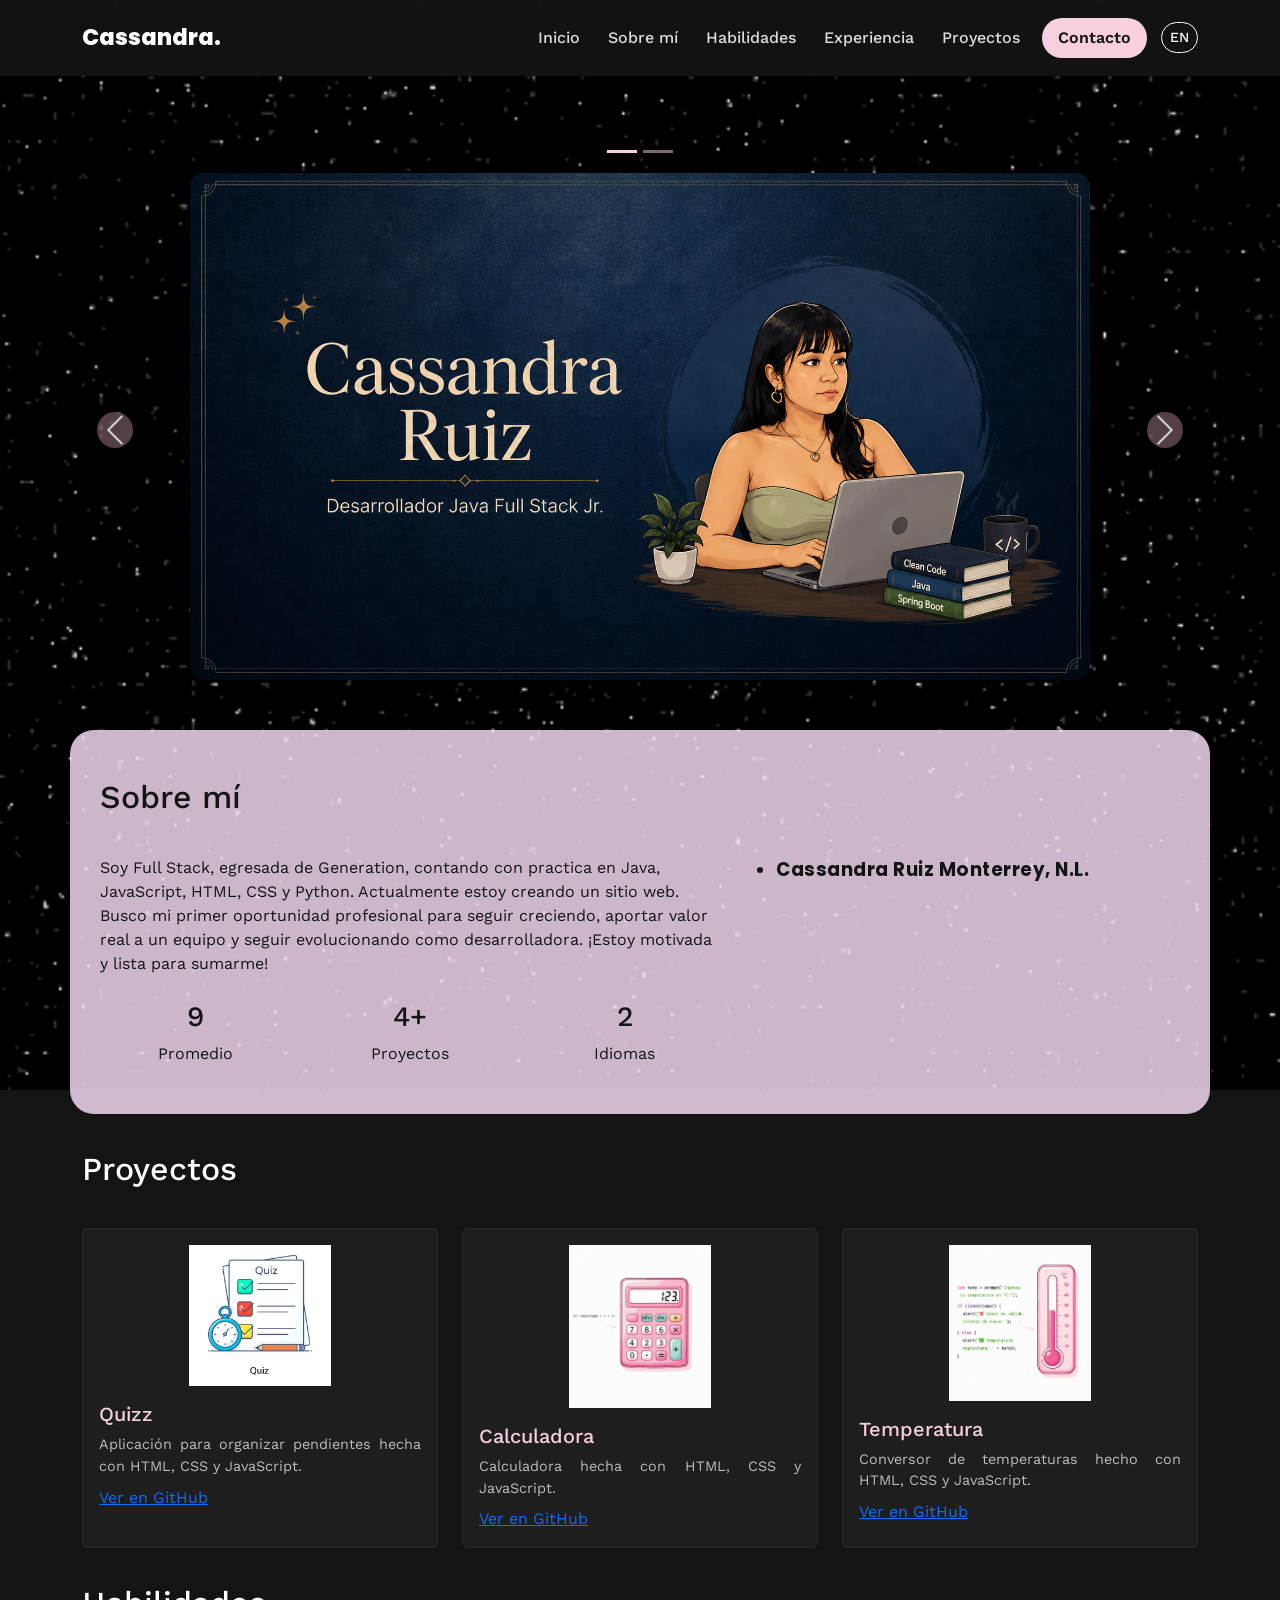
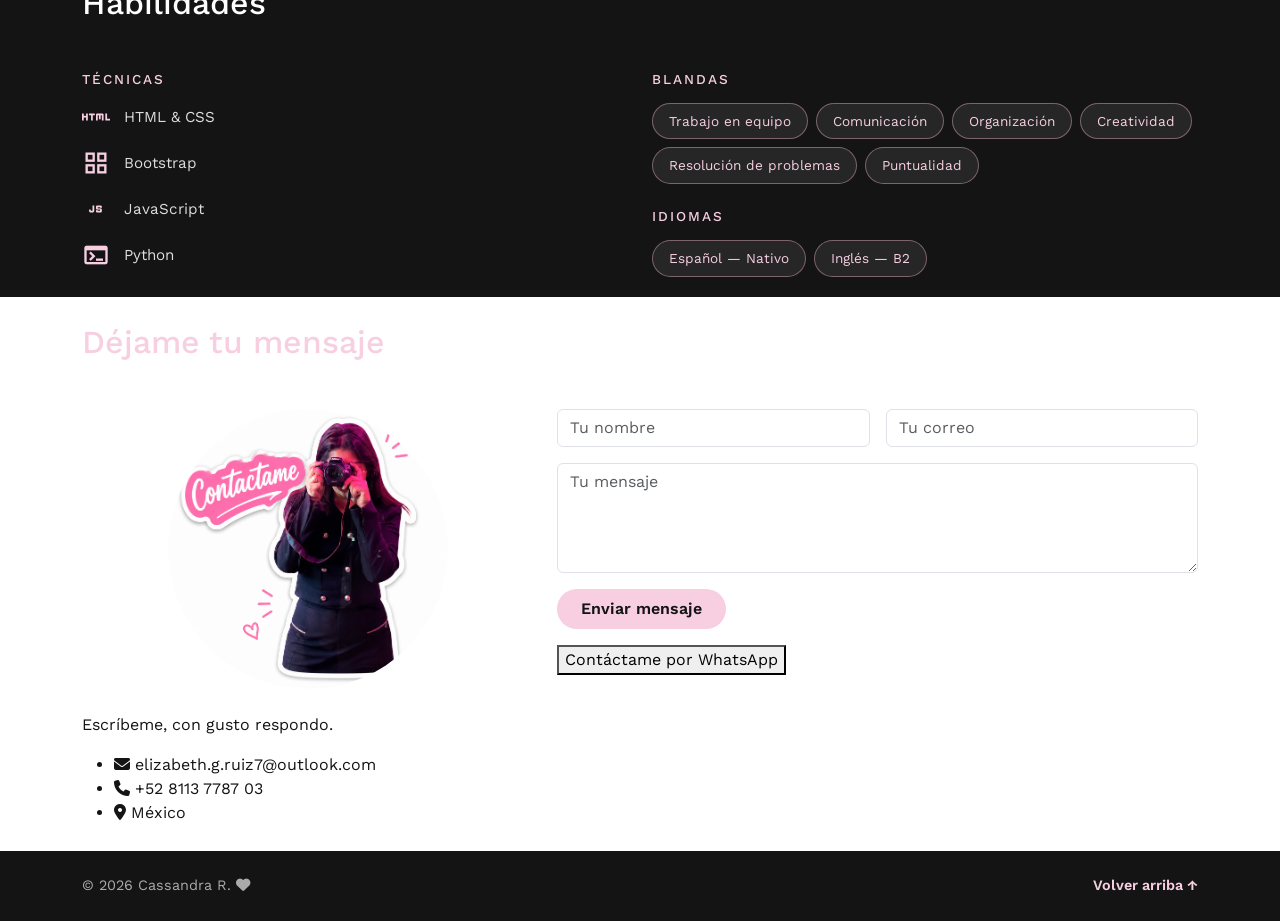
==== index.html @ 9d0a554a "datos" ====
<!DOCTYPE html>
<html lang="es">

<head>
    <meta charset="UTF-8">
    <meta name="viewport" content="width=device-width, initial-scale=1.0">
    <title data-i18n="meta.title">Cassandra R. | Desarrolladora Fullstack</title>

    <!-- Bootstrap 5 -->
    <link href="https://cdnjs.cloudflare.com/ajax/libs/bootstrap/5.3.3/css/bootstrap.min.css" rel="stylesheet">
    <!-- Iconos -->
    <link href="https://cdnjs.cloudflare.com/ajax/libs/font-awesome/6.5.2/css/all.min.css" rel="stylesheet">
    <!-- Fuentes -->
    <link rel="preconnect" href="https://fonts.googleapis.com">
    <link
        href="https://fonts.googleapis.com/css2?family=Poppins:wght@600;700;800&family=Work+Sans:wght@400;500;600&display=swap"
        rel="stylesheet">

    <!-- Iconos de habilidades -->
    <link rel="stylesheet"
        href="https://fonts.googleapis.com/css2?family=Material+Symbols+Outlined:opsz,wght,FILL,GRAD@20..48,100..700,0..1,-50..200&icon_names=html,grid_view,javascript,terminal" />
    <style>
        .material-symbols-outlined {
            font-family: 'Material Symbols Outlined';
            font-weight: normal;
            font-style: normal;
            font-feature-settings: 'liga';
            white-space: nowrap;
            font-variation-settings:
                'FILL' 0,
                'wght' 400,
                'GRAD' 0,
                'opsz' 24
        }
    </style>

    <link rel="stylesheet" href="style.css">
</head>

<body>

    <!-- ===== NAVBAR ===== -->
    <nav class="navbar navbar-expand-lg navbar-dark fixed-top" id="mainNav">
        <div class="container">
            <a class="navbar-brand" href="#inicio">Cassandra<span class="pink-dot">.</span></a>
            <button class="navbar-toggler" type="button" data-bs-toggle="collapse" data-bs-target="#navMenu">
                <span class="navbar-toggler-icon"></span>
            </button>
            <div class="collapse navbar-collapse justify-content-end" id="navMenu">
                <ul class="navbar-nav align-items-lg-center">
                    <li class="nav-item"><a class="nav-link" data-i18n="nav.inicio" href="#inicio">Inicio</a></li>
                    <li class="nav-item"><a class="nav-link" data-i18n="nav.sobreMi" href="#sobre-mi">Sobre mí</a>
                    </li>
                    <li class="nav-item"><a class="nav-link" data-i18n="nav.habilidades"
                            href="#habilidades">Habilidades</a></li>
                    <li class="nav-item"><a class="nav-link" data-i18n="nav.experiencia"
                            href="building.html">Experiencia</a></li>
                    <li class="nav-item"><a class="nav-link" data-i18n="nav.proyectos" href="#proyectos">Proyectos</a>
                    </li>
                    <li class="nav-item"><a class="nav-link btn btn-pink btn-sm ms-lg-2 px-3" data-i18n="nav.contacto"
                            href="#contacto">Contacto</a></li>
                    <li class="nav-item">
                        <a id="langToggle" href="building.html" role="button"
                            class="btn btn-outline-light btn-sm ms-lg-2"
                            aria-label="Cambiar idioma / Switch language">EN</a>
                    </li>
                </ul>
            </div>
        </div>
    </nav>
    <!-- dividi por secciones para saber donde editar o cambiar -->


    <!-- ===== Home ===== -->
    <header id="inicio" class="hero-section">
        <div class="container">
            <div id="heroCarousel" class="carousel slide" data-bs-ride="carousel">
                <div class="carousel-indicators">
                    <button type="button" data-bs-target="#heroCarousel" data-bs-slide-to="0" class="active"
                        aria-current="true" aria-label="Slide 1"></button>
                    <button type="button" data-bs-target="#heroCarousel" data-bs-slide-to="1"
                        aria-label="Slide 2"></button>
                </div>

                <div class="carousel-inner">

                    <!-- slide 1: imagen animada -->
                    <div class="carousel-item active" data-bs-interval="4000">
                        <div class="hero-banner-slide">
                            <img src="pictures/animada.png" alt="Cassandra Ruiz - Desarrolladora Java Full Stack Jr."
                                class="hero-banner-img">
                        </div>
                    </div>

                    <!-- slide 2: presentación -->
                    <div class="carousel-item">
                        <div class="row align-items-center gy-5">

                            <!-- foto -->
                            <div class="col-lg-5 text-center">
                                <div class="hero-photo-frame mx-auto">
                                    <img src="pictures/perfil.png" alt="Foto de perfil" class="hero-photo">
                                </div>
                            </div>

                            <!-- presentación -->
                            <div class="col-lg-7">
                                <span class="eyebrow">Full Stack, egresada de Generation</span>
                                <h1 class="hero-title">Hola, soy<br>Cassandra R.</h1>
                                <p class="hero-text">
                                    Apasionada por el desarrollo web y el diseño.
                                    Aprendiendo cada día algo nuevo y buscando mi primera oportunidad
                                    para crecer profesionalmente.
                                </p>
                                <div class="d-flex flex-wrap gap-3 mb-4">
                                    <a href="#contacto" class="btn btn-pink px-4 py-2">Contáctame</a>
                                    <a href="pictures/CV.pdf" download="CV.pdf"
                                        class="btn btn-outline-light px-4 py-2">Descargar CV <i
                                            class="fa-solid fa-download ms-1"></i></a>
                                </div>
                                <div class="social-icons">
                                    <a href="https://www.linkedin.com/in/cassandra-fullstack/" target="_blank"
                                        rel="noopener noreferrer"><i class="fa-brands fa-linkedin"></i></a>
                                    <a href="https://github.com/deceivedword" target="_blank"
                                        rel="noopener noreferrer"><i class="fa-brands fa-github"></i></a>
                                    <a href="https://www.instagram.com/itsaboutcassie/" target="_blank"
                                        rel="noopener noreferrer"><i class="fa-brands fa-instagram"></i></a>
                                    <a href="#"><i class="fa-solid fa-envelope"></i></a>
                                </div>
                            </div>

                        </div>
                    </div>

                </div>

                <button class="carousel-control-prev" type="button" data-bs-target="#heroCarousel" data-bs-slide="prev">
                    <span class="carousel-control-prev-icon" aria-hidden="true"></span>
                    <span class="visually-hidden">Anterior</span>
                </button>
                <button class="carousel-control-next" type="button" data-bs-target="#heroCarousel" data-bs-slide="next">
                    <span class="carousel-control-next-icon" aria-hidden="true"></span>
                    <span class="visually-hidden">Siguiente</span>
                </button>
            </div>
        </div>

        <!-- ===== texto eliminado disponible para subir ===== -->
        <div class="scroll-tag">
            <span class="mb-0"> </span>
        </div>
    </header>

    <!-- ===== SOBRE MI ===== -->
    <section id="sobre-mi" class="section-light fade-section">
        <div class="container">
            <p class="section-number"></p>
            <h2 class="section-title">Sobre mí</h2>
            <div class="row gy-4 mt-3">
                <div class="col-md-7">
                    <p class="section-text">
                        Soy Full Stack, egresada de Generation, contando con practica en Java, JavaScript, HTML, CSS y
                        Python.
                        Actualmente estoy creando un sitio web. Busco mi primer oportunidad profesional para seguir
                        creciendo,
                        aportar valor real a un equipo y seguir evolucionando como desarrolladora. ¡Estoy motivada y
                        lista para sumarme!
                    </p>
                    <div class="row text-center mt-4">
                        <div class="col-4">
                            <h3 class="stat-number">9</h3>
                            <p class="stat-label">Promedio</p>
                        </div>
                        <div class="col-4">
                            <h3 class="stat-number">4+</h3>
                            <p class="stat-label">Proyectos</p>
                        </div>
                        <div class="col-4">
                            <h3 class="stat-number">2</h3>
                            <p class="stat-label">Idiomas</p>
                        </div>
                    </div>
                </div>
                <div class="col-md-5">
                    <ul class="info-list">
                        <li class="about-name">Cassandra Ruiz Monterrey, N.L.</li>
                    </ul>
                </div>
            </div>
        </div>
    </section>

    <!-- ===== PROYECTOS ===== -->
    <section id="proyectos" class="section-dark fade-section">
        <div class="container">
            <p class="section-number light"></p>
            <h2 class="section-title light">Proyectos</h2>

            <div class="row g-4 mt-3">
                <div class="col-md-4">
                    <div class="project-card">
                        <img src="pictures/quizz.jpg" alt="Proyecto Quizz">
                        <div class="project-body">
                            <h5>Quizz</h5>
                            <p>Aplicación para organizar pendientes hecha con HTML, CSS y JavaScript.</p>
                            <a href="https://github.com/deceivedword/quizz" target="_blank"
                                rel="noopener noreferrer">Ver en GitHub</a>
                        </div>
                    </div>
                </div>
                <div class="col-md-4">
                    <div class="project-card">
                        <img src="pictures/calculadora.png" alt="Proyecto Calculadora">
                        <div class="project-body">
                            <h5>Calculadora</h5>
                            <p>Calculadora hecha con HTML, CSS y JavaScript.</p>
                            <a href="https://github.com/deceivedword/Calculadora" target="_blank"
                                rel="noopener noreferrer">Ver en GitHub</a>
                        </div>
                    </div>
                </div>
                <div class="col-md-4">
                    <div class="project-card">
                        <img src="pictures/temperatura.png" alt="Proyecto Temperatura">
                        <div class="project-body">
                            <h5>Temperatura</h5>
                            <p>Conversor de temperaturas hecho con HTML, CSS y JavaScript.</p>
                            <a href="https://github.com/deceivedword/logica-programacion-2asi" target="_blank"
                                rel="noopener noreferrer">Ver en GitHub</a>
                        </div>
                    </div>
                </div>
            </div>
        </div>
    </section>

    <!-- ===== Habilidades ===== -->
    <section id="habilidades" class="section-dark fade-section">
        <div class="container">
            <p class="section-number light"></p>
            <h2 class="section-title light">Habilidades</h2>

            <div class="row mt-4 gy-4">
                <div class="col-lg-6">
                    <h5 class="skills-subtitle">Técnicas</h5>
                    <div class="skill-bar">
                        <span class="material-symbols-outlined skill-icon">html</span>
                        <span>HTML &amp; CSS</span>
                    </div>
                    <div class="skill-bar">
                        <span class="material-symbols-outlined skill-icon">grid_view</span>
                        <span>Bootstrap</span>
                    </div>
                    <div class="skill-bar">
                        <span class="material-symbols-outlined skill-icon">javascript</span>
                        <span>JavaScript</span>
                    </div>
                    <div class="skill-bar">
                        <span class="material-symbols-outlined skill-icon">terminal</span>
                        <span>Python</span>
                    </div>
                </div>

                <div class="col-lg-6">
                    <h5 class="skills-subtitle">Blandas</h5>
                    <div class="d-flex flex-wrap gap-2">
                        <span class="tag-pill">Trabajo en equipo</span>
                        <span class="tag-pill">Comunicación</span>
                        <span class="tag-pill">Organización</span>
                        <span class="tag-pill">Creatividad</span>
                        <span class="tag-pill">Resolución de problemas</span>
                        <span class="tag-pill">Puntualidad</span>
                    </div>

                    <h5 class="skills-subtitle mt-4">Idiomas</h5>
                    <div class="d-flex flex-wrap gap-2">
                        <span class="tag-pill">Español — Nativo</span>
                        <span class="tag-pill">Inglés — B2</span>
                    </div>
                </div>
            </div>
        </div>
    </section>

    <!-- ===== CONTACTAME ===== -->
    <section id="contactame" class="section-light fade-section">
        <div class="container">
            <p class="section-number"></p>
            <h2 class="section-title contact-title-pink">Déjame tu mensaje</h2>

            <div class="row mt-4 gy-4">
                <div class="col-lg-5">
                    <div class="hero-photo-frame mx-auto mb-4">
                        <img src="pictures/contactame.png" alt="Contáctame" class="hero-photo">
                    </div>
                    <p class="section-text">Escríbeme, con gusto respondo. </p>
                    <ul class="info-list">
                        <li><i class="fa-solid fa-envelope pink-icon"></i> elizabeth.g.ruiz7@outlook.com</li>
                        <li><i class="fa-solid fa-phone pink-icon"></i> +52 8113 7787 03</li>
                        <li><i class="fa-solid fa-location-dot pink-icon"></i> México</li>
                    </ul>
                </div>
                <div class="col-lg-7">
                    <form id="contactForm" action="https://formsubmit.co/abg.elizabeth@outlook.com" method="POST"
                        novalidate>
                        <input type="hidden" name="_subject" value="Nuevo mensaje desde el portafolio">
                        <input type="hidden" name="_template" value="table">
                        <input type="hidden" name="_captcha" value="false">
                        <input type="text" name="_honey" style="display:none">
                        <div class="row g-3">
                            <div class="col-md-6">
                                <input type="text" class="form-control" id="nombre" name="nombre"
                                    placeholder="Tu nombre" required>
                            </div>
                            <div class="col-md-6">
                                <input type="email" class="form-control" id="email" name="email" placeholder="Tu correo"
                                    required>
                            </div>
                            <div class="col-12">
                                <textarea class="form-control" id="mensaje" name="mensaje" rows="4"
                                    placeholder="Tu mensaje" required></textarea>
                            </div>
                            <div class="col-12">
                                <button type="submit" class="btn btn-pink px-4 py-2">Enviar mensaje</button>
                                <span id="formMsg" class="ms-3"></span>
                            </div>
                            <a href="https://wa.link/4cwuzs"
                                target="_blank">
                                <button>Contáctame por WhatsApp</button>
                            </a>
                        </div>
                    </form>
                </div>
            </div>
        </div>
    </section>

    <!-- ===== FOOTER ===== -->
    <footer class="footer">
        <div class="container d-flex flex-wrap justify-content-between align-items-center">
            <p class="mb-0">© 2026 Cassandra R. <i class="fa-solid fa-heart pink-icon"></i></p>
            <a href="#inicio" class="back-top">Volver arriba ↑</a>
        </div>
    </footer>

    <script src="https://cdnjs.cloudflare.com/ajax/libs/bootstrap/5.3.3/js/bootstrap.bundle.min.js"></script>
    <script src="forma.js"></script>
</body>

</html>
---- style.css ----
:root {
    --negro: #141414;
    --negro-suave: #1e1e1e;
    --blanco: #ffffff;
    --rosa: #f7cfe1;
    --rosa-oscuro: #e0a9c277;
    --gris-texto: #6b6b6b;
}

* {
    box-sizing: border-box;
}

html {
    background-color: var(--negro);
}

body {
    font-family: "Work Sans", sans-serif;
    color: #ffffff;
    background: url('pictures/02-34-11-741_512.gif') center center / cover no-repeat fixed;
    background-color: var(--negro);
    margin: 0;
    min-height: 100vh;
}

.hero-section {
    padding-top: 130px;
}

.hero-banner-slide {
    display: flex;
    justify-content: center;
    align-items: center;
    padding: 10px 0 40px;
}

.hero-banner-img {
    width: 100%;
    max-width: 900px;
    border-radius: 14px;
    display: block;
    margin: 0 auto;
}

#heroCarousel .carousel-control-prev,
#heroCarousel .carousel-control-next {
    width: 6%;
    opacity: .8;
}

#heroCarousel .carousel-control-prev-icon,
#heroCarousel .carousel-control-next-icon {
    background-color: var(--rosa-oscuro);
    border-radius: 50%;
    padding: 18px;
}

#heroCarousel .carousel-indicators {
    position: relative;
    margin-top: 10px;
    margin-bottom: 0;
}

#heroCarousel .carousel-indicators [data-bs-target] {
    background-color: var(--rosa);
}

.hero-photo-frame {
    width: 280px;
    height: 280px;
    overflow: hidden;
    border-radius: 50%;
    position: relative;
    z-index: 1;
    transform: translateZ(0);
    will-change: transform;
    backface-visibility: hidden;
}

.hero-photo {
    width: 100%;
    height: 100%;
    object-fit: cover;
}


.construccion-icon {
    width: 100%;
    padding: 24px 0;
    display: flex;
    align-items: center;
    justify-content: center;
    color: var(--rosa);
    background-color: #1e1e1e;
}



/******===================== Navbar =================*/


#mainNav {
    background-color: rgba(20, 20, 20, 0.92);
    backdrop-filter: blur(6px);
    padding: 16px 0;
    transition: padding .3s ease;
}

.navbar-brand {
    font-family: "Poppins", sans-serif;
    font-weight: 800;
    font-size: 1.4rem;
    color: var(--blanco) !important;
}

.nav-link {
    color: #ddd !important;
    font-weight: 500;
    margin: 0 6px;
    transition: color .2s ease;
}

.nav-link:hover {
    color: var(--rosa) !important;
}

.btn-pink {
    background-color: var(--rosa);
    color: var(--negro) !important;
    border: none;
    border-radius: 30px;
    font-weight: 600;
    transition: transform .2s ease, background-color .2s ease;
}

.btn-pink:hover {
    background-color: var(--rosa-oscuro);
    transform: translateY(-2px);
    color: var(--negro);
}

.btn-outline-light {
    border-radius: 30px;
    font-weight: 500;
}




/******===================== sobre mi =================*/
#sobre-mi {
    background-color: transparent;
}

#sobre-mi .container {
    background-color: #f8def6d2;
    border-radius: 24px;
    padding: 32px 30px;
}

.about-name {
    font-family: "Poppins", sans-serif;
    font-weight: 700;
    font-size: 1.15rem;
    letter-spacing: .5px;
    color: var(--negro);
}

/******===================== habilidades =================*/
#habilidades {
    background-color: rgba(20, 20, 20, 0.92);
}

section {
    padding: 10px 0;
}

.section-light {
    background-color: var(--blanco);
    color: var(--negro);
}


.project-card {
    background-color: var(--negro-suave);
    border-radius: 6px;
    overflow: hidden;
    border: 1px solid #2c2c2c;
    transition: transform .25s ease, border-color .25s ease;
    height: 100%;
}

/*******======= proyectos ==============*/
.project-card:hover {
    transform: translateY(-8px);
    border-color: var(--rosa);
}

.project-card img {
    width: 40%;
    display: block;
    margin: 16px auto 0;
}

.project-body {
    padding: 16px;
}

.project-body h5 {
    color: var(--rosa);
    margin-bottom: 8px;
}

.project-body p {
    color: #bdbdbd;
    font-size: .9rem;
    margin: 0 0 8px;
    text-align: justify;
}

/* ======= Habilidades ========================================= */
.skills-subtitle {
    color: var(--rosa);
    text-transform: uppercase;
    font-size: .85rem;
    letter-spacing: 2px;
    margin-bottom: 16px;
}

.skill-bar {
    display: flex;
    align-items: center;
    gap: 14px;
    margin-bottom: 18px;
    font-size: .95rem;
    color: #ddd;
}

.skill-icon {
    color: var(--rosa);
    font-size: 28px;
}

.tag-pill {
    background-color: #262626;
    color: var(--rosa);
    border: 1px solid var(--rosa-oscuro);
    padding: 7px 16px;
    border-radius: 30px;
    font-size: .85rem;
}



/******===================== contactame =================*/
.contact-title-pink {
    color: var(--rosa);
}

/* ========================================= Footer ========================================= */
.footer {
    background-color: var(--negro);
    color: #aaa;
    padding: 24px 0;
    font-size: .9rem;
}

.back-top {
    color: var(--rosa);
    text-decoration: none;
    font-weight: 600;
}

.back-top:hover {
    color: var(--blanco);
}
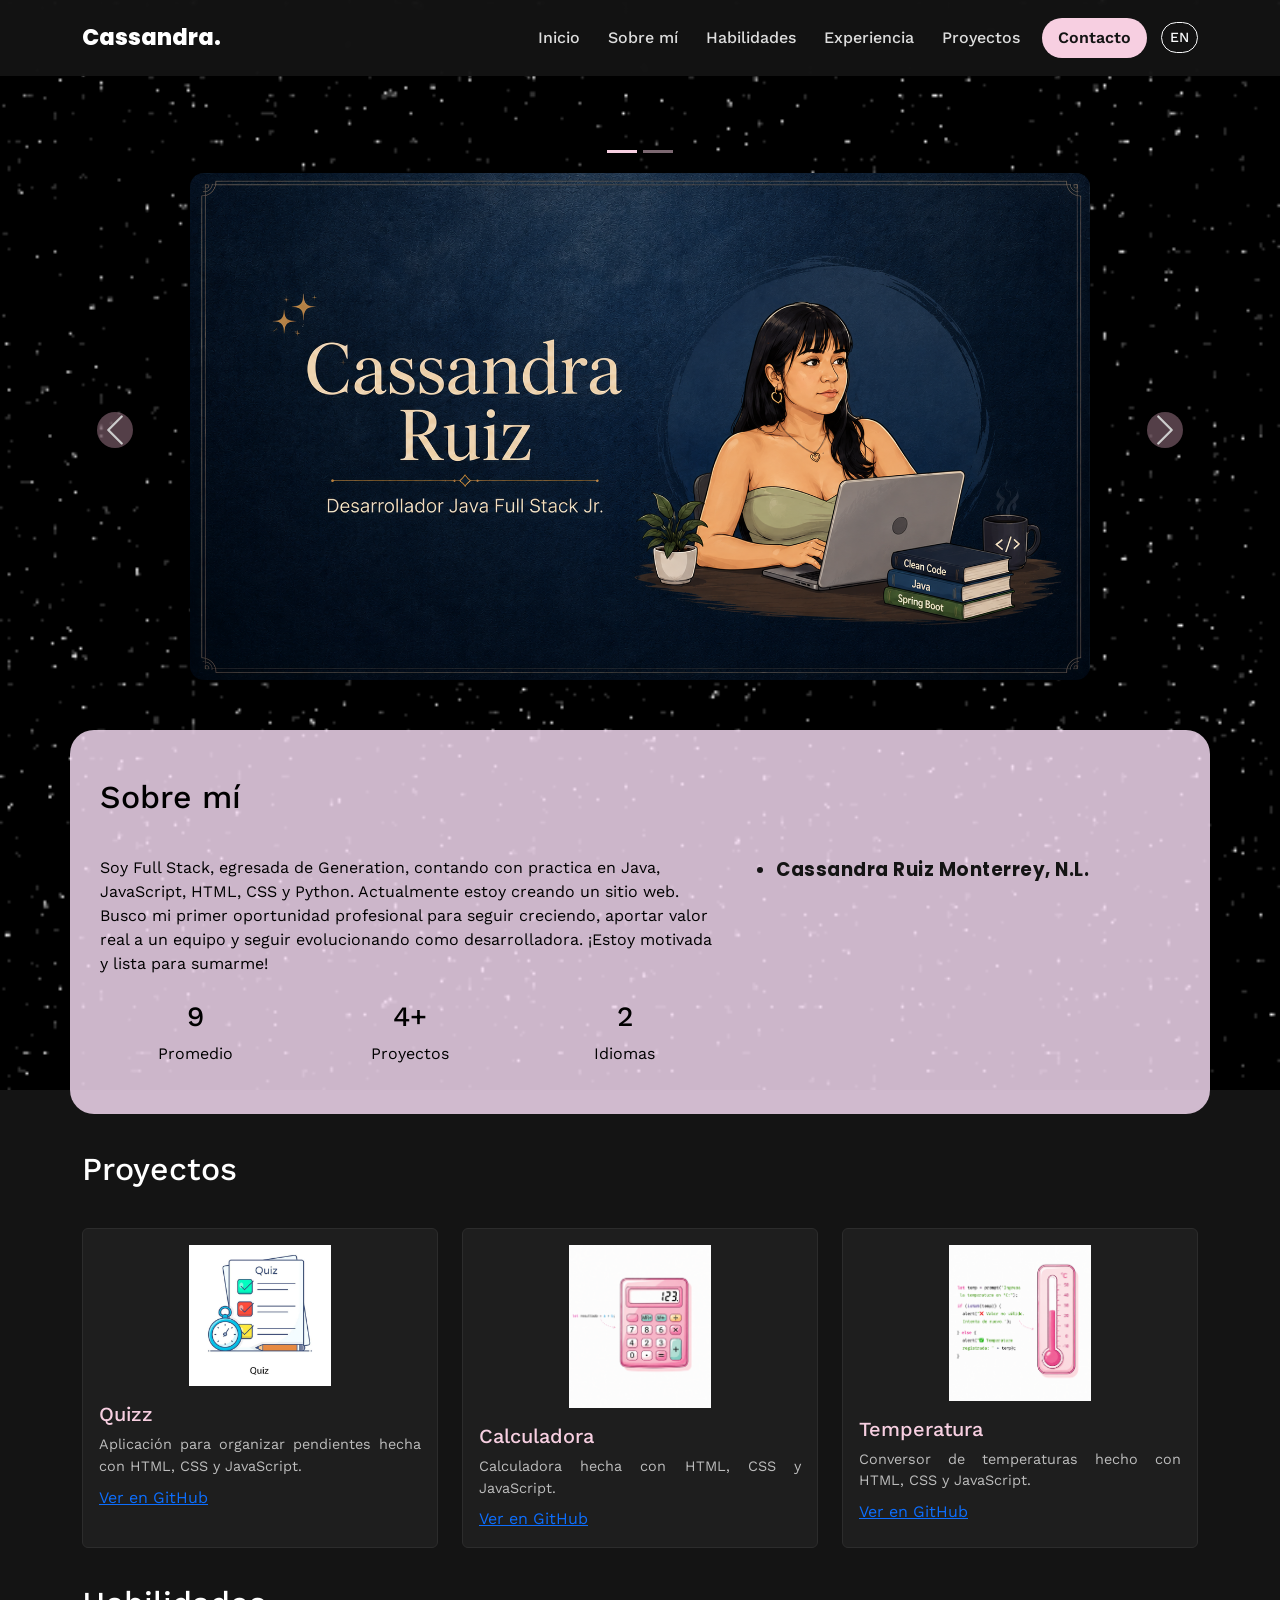
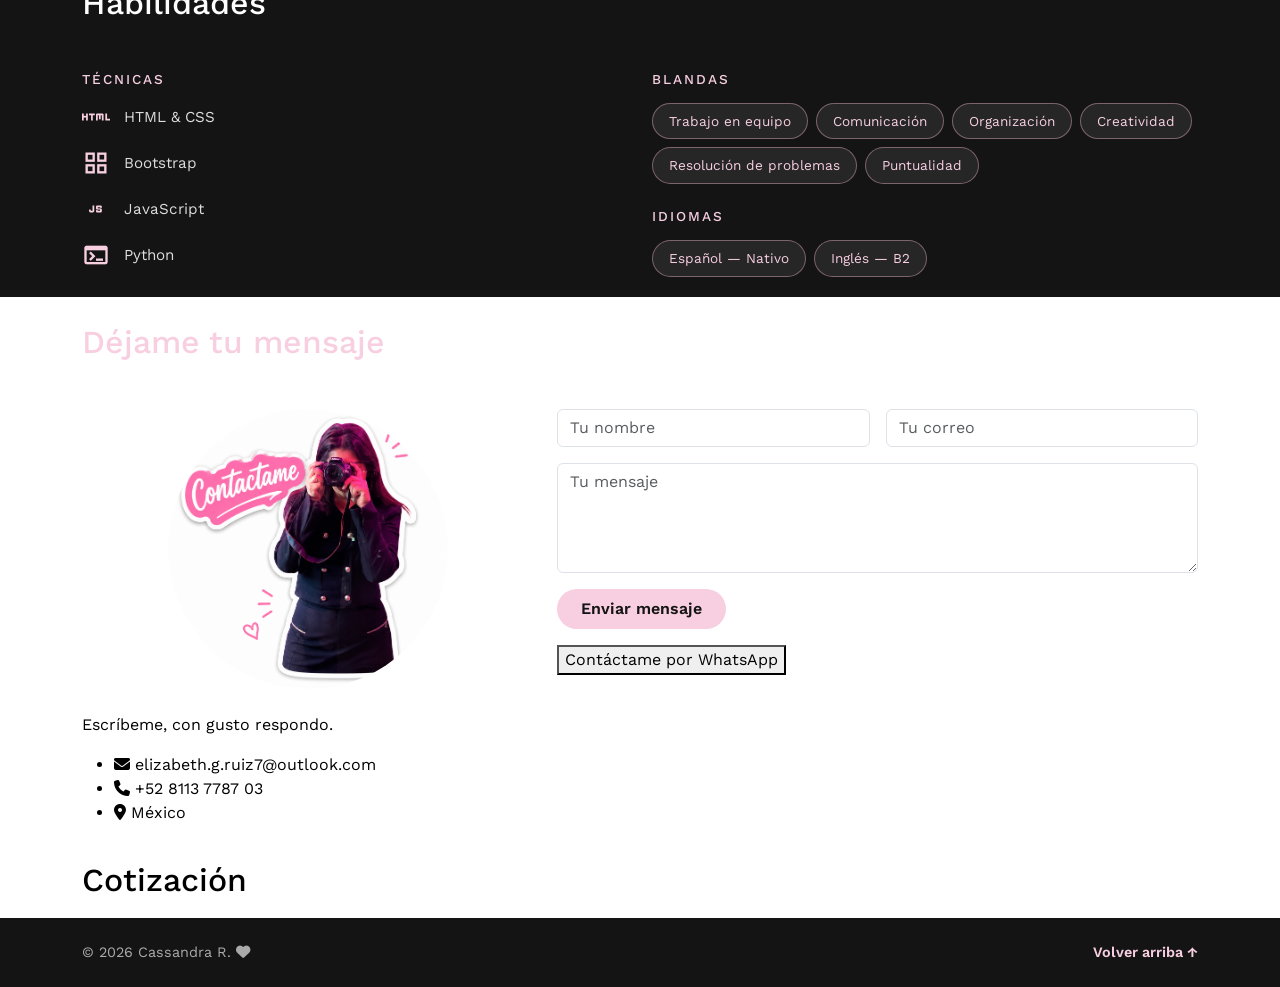
==== commit 66f3b3a3: "nueva sección" ====
--- a/index.html
+++ b/index.html
@@ -324,8 +324,7 @@
                                 <button type="submit" class="btn btn-pink px-4 py-2">Enviar mensaje</button>
                                 <span id="formMsg" class="ms-3"></span>
                             </div>
-                            <a href="https://wa.link/4cwuzs"
-                                target="_blank">
+                            <a href="https://wa.link/4cwuzs" target="_blank">
                                 <button>Contáctame por WhatsApp</button>
                             </a>
                         </div>
@@ -334,6 +333,17 @@
             </div>
         </div>
     </section>
+
+    <!-- ===== Cotización ===== -->
+    <section id="cotizacion" class="section-light fade-section">
+        <div class="container">
+            <h2>Cotización</h2>
+
+
+    </section>
+
+
+
 
     <!-- ===== FOOTER ===== -->
     <footer class="footer">
--- a/style.css
+++ b/style.css
@@ -258,6 +258,12 @@
     color: var(--rosa);
 }
 
+/******===================== cotización =================*/
+.section-light {
+    background-color: white;
+    color: black;
+}
+
 /* ========================================= Footer ========================================= */
 .footer {
     background-color: var(--negro);
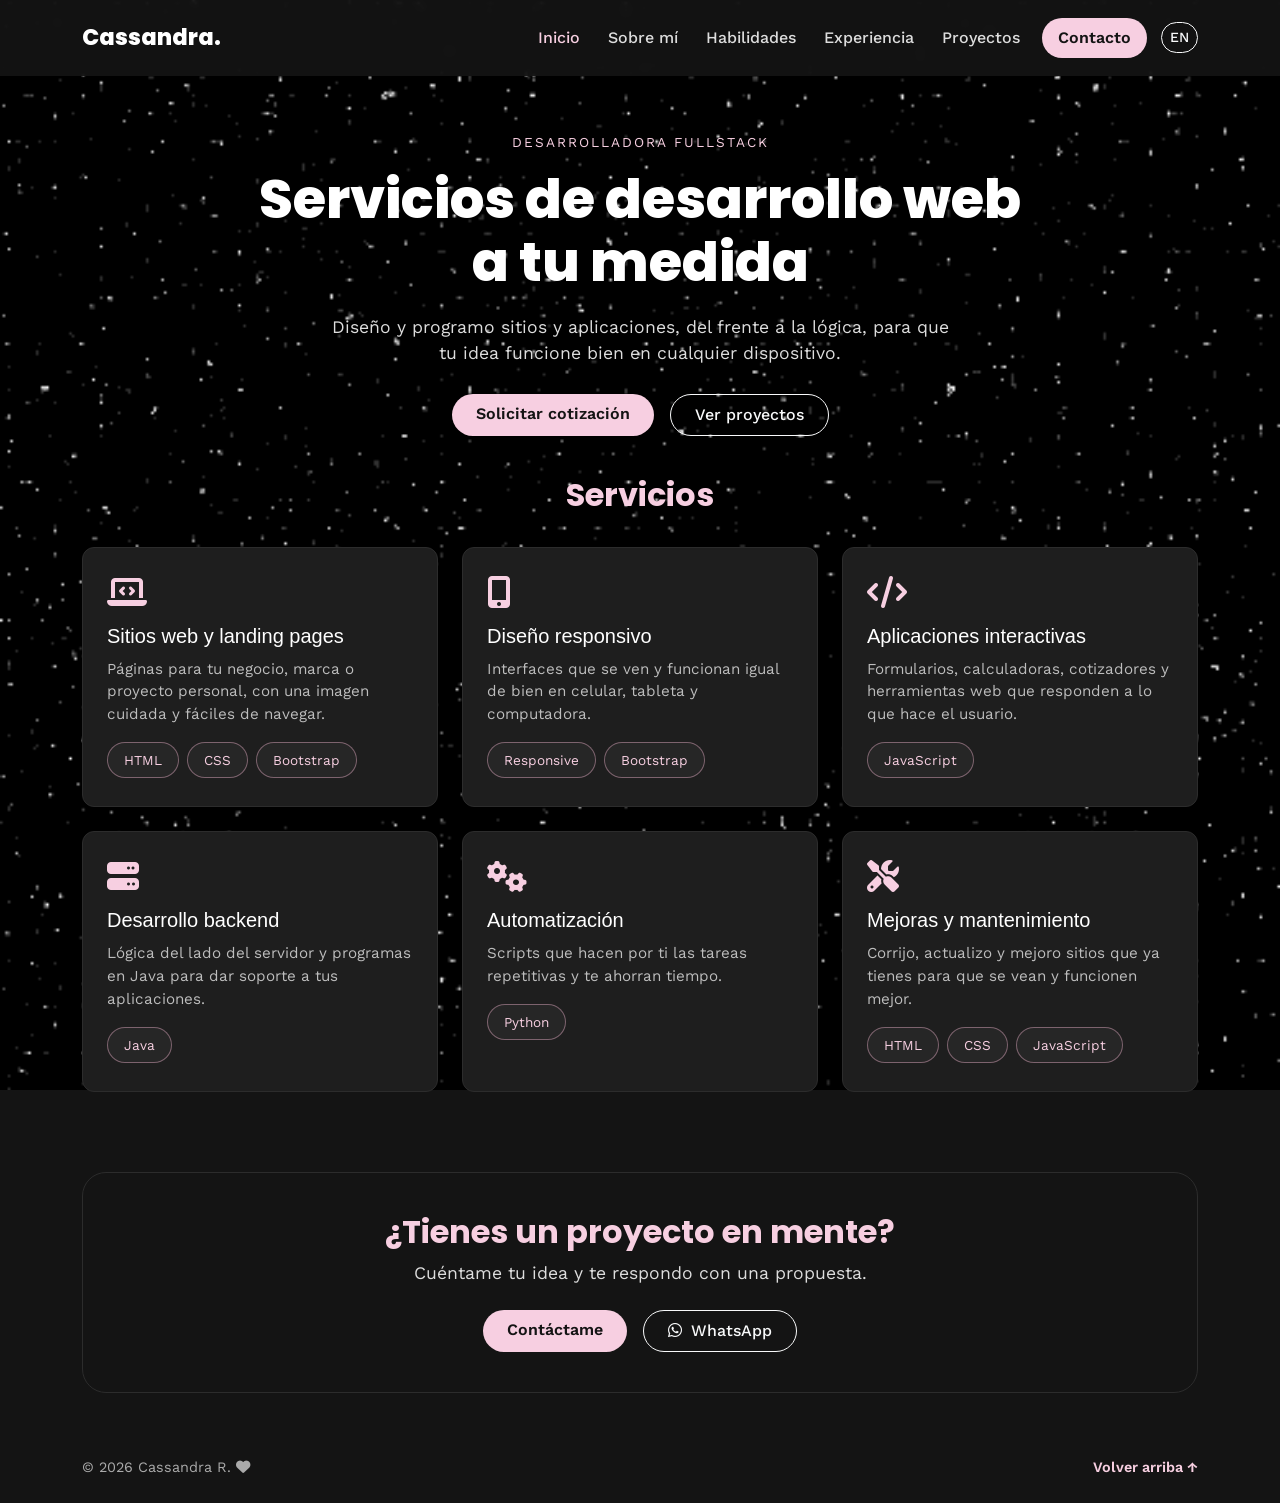
==== commit 05ef91a3: "inicio/sobre mi, añadi nueva pagina" ====
--- a/index.html
+++ b/index.html
@@ -16,24 +16,6 @@
         href="https://fonts.googleapis.com/css2?family=Poppins:wght@600;700;800&family=Work+Sans:wght@400;500;600&display=swap"
         rel="stylesheet">
 
-    <!-- Iconos de habilidades -->
-    <link rel="stylesheet"
-        href="https://fonts.googleapis.com/css2?family=Material+Symbols+Outlined:opsz,wght,FILL,GRAD@20..48,100..700,0..1,-50..200&icon_names=html,grid_view,javascript,terminal" />
-    <style>
-        .material-symbols-outlined {
-            font-family: 'Material Symbols Outlined';
-            font-weight: normal;
-            font-style: normal;
-            font-feature-settings: 'liga';
-            white-space: nowrap;
-            font-variation-settings:
-                'FILL' 0,
-                'wght' 400,
-                'GRAD' 0,
-                'opsz' 24
-        }
-    </style>
-
     <link rel="stylesheet" href="style.css">
 </head>
 
@@ -42,23 +24,25 @@
     <!-- ===== NAVBAR ===== -->
     <nav class="navbar navbar-expand-lg navbar-dark fixed-top" id="mainNav">
         <div class="container">
-            <a class="navbar-brand" href="#inicio">Cassandra<span class="pink-dot">.</span></a>
+            <a class="navbar-brand" href="index.html">Cassandra<span class="pink-dot">.</span></a>
             <button class="navbar-toggler" type="button" data-bs-toggle="collapse" data-bs-target="#navMenu">
                 <span class="navbar-toggler-icon"></span>
             </button>
             <div class="collapse navbar-collapse justify-content-end" id="navMenu">
                 <ul class="navbar-nav align-items-lg-center">
-                    <li class="nav-item"><a class="nav-link" data-i18n="nav.inicio" href="#inicio">Inicio</a></li>
-                    <li class="nav-item"><a class="nav-link" data-i18n="nav.sobreMi" href="#sobre-mi">Sobre mí</a>
+                    <li class="nav-item"><a class="nav-link active" data-i18n="nav.inicio"
+                            href="index.html">Inicio</a></li>
+                    <li class="nav-item"><a class="nav-link" data-i18n="nav.sobreMi" href="sobre-mi.html">Sobre mí</a>
                     </li>
                     <li class="nav-item"><a class="nav-link" data-i18n="nav.habilidades"
-                            href="#habilidades">Habilidades</a></li>
+                            href="sobre-mi.html#habilidades">Habilidades</a></li>
                     <li class="nav-item"><a class="nav-link" data-i18n="nav.experiencia"
                             href="building.html">Experiencia</a></li>
-                    <li class="nav-item"><a class="nav-link" data-i18n="nav.proyectos" href="#proyectos">Proyectos</a>
+                    <li class="nav-item"><a class="nav-link" data-i18n="nav.proyectos"
+                            href="sobre-mi.html#proyectos">Proyectos</a>
                     </li>
                     <li class="nav-item"><a class="nav-link btn btn-pink btn-sm ms-lg-2 px-3" data-i18n="nav.contacto"
-                            href="#contacto">Contacto</a></li>
+                            href="sobre-mi.html#contactame">Contacto</a></li>
                     <li class="nav-item">
                         <a id="langToggle" href="building.html" role="button"
                             class="btn btn-outline-light btn-sm ms-lg-2"
@@ -68,165 +52,98 @@
             </div>
         </div>
     </nav>
-    <!-- dividi por secciones para saber donde editar o cambiar -->
 
-
-    <!-- ===== Home ===== -->
+    <!-- ===== INICIO ===== -->
     <header id="inicio" class="hero-section">
-        <div class="container">
-            <div id="heroCarousel" class="carousel slide" data-bs-ride="carousel">
-                <div class="carousel-indicators">
-                    <button type="button" data-bs-target="#heroCarousel" data-bs-slide-to="0" class="active"
-                        aria-current="true" aria-label="Slide 1"></button>
-                    <button type="button" data-bs-target="#heroCarousel" data-bs-slide-to="1"
-                        aria-label="Slide 2"></button>
-                </div>
-
-                <div class="carousel-inner">
-
-                    <!-- slide 1: imagen animada -->
-                    <div class="carousel-item active" data-bs-interval="4000">
-                        <div class="hero-banner-slide">
-                            <img src="pictures/animada.png" alt="Cassandra Ruiz - Desarrolladora Java Full Stack Jr."
-                                class="hero-banner-img">
-                        </div>
-                    </div>
-
-                    <!-- slide 2: presentación -->
-                    <div class="carousel-item">
-                        <div class="row align-items-center gy-5">
-
-                            <!-- foto -->
-                            <div class="col-lg-5 text-center">
-                                <div class="hero-photo-frame mx-auto">
-                                    <img src="pictures/perfil.png" alt="Foto de perfil" class="hero-photo">
-                                </div>
-                            </div>
-
-                            <!-- presentación -->
-                            <div class="col-lg-7">
-                                <span class="eyebrow">Full Stack, egresada de Generation</span>
-                                <h1 class="hero-title">Hola, soy<br>Cassandra R.</h1>
-                                <p class="hero-text">
-                                    Apasionada por el desarrollo web y el diseño.
-                                    Aprendiendo cada día algo nuevo y buscando mi primera oportunidad
-                                    para crecer profesionalmente.
-                                </p>
-                                <div class="d-flex flex-wrap gap-3 mb-4">
-                                    <a href="#contacto" class="btn btn-pink px-4 py-2">Contáctame</a>
-                                    <a href="pictures/CV.pdf" download="CV.pdf"
-                                        class="btn btn-outline-light px-4 py-2">Descargar CV <i
-                                            class="fa-solid fa-download ms-1"></i></a>
-                                </div>
-                                <div class="social-icons">
-                                    <a href="https://www.linkedin.com/in/cassandra-fullstack/" target="_blank"
-                                        rel="noopener noreferrer"><i class="fa-brands fa-linkedin"></i></a>
-                                    <a href="https://github.com/deceivedword" target="_blank"
-                                        rel="noopener noreferrer"><i class="fa-brands fa-github"></i></a>
-                                    <a href="https://www.instagram.com/itsaboutcassie/" target="_blank"
-                                        rel="noopener noreferrer"><i class="fa-brands fa-instagram"></i></a>
-                                    <a href="#"><i class="fa-solid fa-envelope"></i></a>
-                                </div>
-                            </div>
-
-                        </div>
-                    </div>
-
-                </div>
-
-                <button class="carousel-control-prev" type="button" data-bs-target="#heroCarousel" data-bs-slide="prev">
-                    <span class="carousel-control-prev-icon" aria-hidden="true"></span>
-                    <span class="visually-hidden">Anterior</span>
-                </button>
-                <button class="carousel-control-next" type="button" data-bs-target="#heroCarousel" data-bs-slide="next">
-                    <span class="carousel-control-next-icon" aria-hidden="true"></span>
-                    <span class="visually-hidden">Siguiente</span>
-                </button>
+        <div class="container text-center">
+            <span class="eyebrow">Desarrolladora Fullstack</span>
+            <h1 class="services-title">Servicios de desarrollo web<br>a tu medida</h1>
+            <p class="services-lead">
+                Diseño y programo sitios y aplicaciones, del frente a la lógica,
+                para que tu idea funcione bien en cualquier dispositivo.
+            </p>
+            <div class="d-flex flex-wrap justify-content-center gap-3">
+                <a href="sobre-mi.html#contactame" class="btn btn-pink px-4 py-2">Solicitar cotización</a>
+                <a href="sobre-mi.html#proyectos" class="btn btn-outline-light px-4 py-2">Ver proyectos</a>
             </div>
-        </div>
-
-        <!-- ===== texto eliminado disponible para subir ===== -->
-        <div class="scroll-tag">
-            <span class="mb-0"> </span>
         </div>
     </header>
 
-    <!-- ===== SOBRE MI ===== -->
-    <section id="sobre-mi" class="section-light fade-section">
+    <!-- ===== SERVICIOS ===== -->
+    <section id="servicios" class="services-section">
         <div class="container">
-            <p class="section-number"></p>
-            <h2 class="section-title">Sobre mí</h2>
-            <div class="row gy-4 mt-3">
-                <div class="col-md-7">
-                    <p class="section-text">
-                        Soy Full Stack, egresada de Generation, contando con practica en Java, JavaScript, HTML, CSS y
-                        Python.
-                        Actualmente estoy creando un sitio web. Busco mi primer oportunidad profesional para seguir
-                        creciendo,
-                        aportar valor real a un equipo y seguir evolucionando como desarrolladora. ¡Estoy motivada y
-                        lista para sumarme!
-                    </p>
-                    <div class="row text-center mt-4">
-                        <div class="col-4">
-                            <h3 class="stat-number">9</h3>
-                            <p class="stat-label">Promedio</p>
-                        </div>
-                        <div class="col-4">
-                            <h3 class="stat-number">4+</h3>
-                            <p class="stat-label">Proyectos</p>
-                        </div>
-                        <div class="col-4">
-                            <h3 class="stat-number">2</h3>
-                            <p class="stat-label">Idiomas</p>
+            <h2 class="services-heading">Servicios</h2>
+
+            <div class="row g-4 mt-2">
+                <div class="col-md-6 col-lg-4">
+                    <div class="service-card">
+                        <i class="fa-solid fa-laptop-code service-icon"></i>
+                        <h5>Sitios web y landing pages</h5>
+                        <p>Páginas para tu negocio, marca o proyecto personal, con una imagen cuidada y fáciles de
+                            navegar.</p>
+                        <div class="d-flex flex-wrap gap-2">
+                            <span class="tag-pill">HTML</span>
+                            <span class="tag-pill">CSS</span>
+                            <span class="tag-pill">Bootstrap</span>
                         </div>
                     </div>
                 </div>
-                <div class="col-md-5">
-                    <ul class="info-list">
-                        <li class="about-name">Cassandra Ruiz Monterrey, N.L.</li>
-                    </ul>
-                </div>
-            </div>
-        </div>
-    </section>
 
-    <!-- ===== PROYECTOS ===== -->
-    <section id="proyectos" class="section-dark fade-section">
-        <div class="container">
-            <p class="section-number light"></p>
-            <h2 class="section-title light">Proyectos</h2>
-
-            <div class="row g-4 mt-3">
-                <div class="col-md-4">
-                    <div class="project-card">
-                        <img src="pictures/quizz.jpg" alt="Proyecto Quizz">
-                        <div class="project-body">
-                            <h5>Quizz</h5>
-                            <p>Aplicación para organizar pendientes hecha con HTML, CSS y JavaScript.</p>
-                            <a href="https://github.com/deceivedword/quizz" target="_blank"
-                                rel="noopener noreferrer">Ver en GitHub</a>
+                <div class="col-md-6 col-lg-4">
+                    <div class="service-card">
+                        <i class="fa-solid fa-mobile-screen-button service-icon"></i>
+                        <h5>Diseño responsivo</h5>
+                        <p>Interfaces que se ven y funcionan igual de bien en celular, tableta y computadora.</p>
+                        <div class="d-flex flex-wrap gap-2">
+                            <span class="tag-pill">Responsive</span>
+                            <span class="tag-pill">Bootstrap</span>
                         </div>
                     </div>
                 </div>
-                <div class="col-md-4">
-                    <div class="project-card">
-                        <img src="pictures/calculadora.png" alt="Proyecto Calculadora">
-                        <div class="project-body">
-                            <h5>Calculadora</h5>
-                            <p>Calculadora hecha con HTML, CSS y JavaScript.</p>
-                            <a href="https://github.com/deceivedword/Calculadora" target="_blank"
-                                rel="noopener noreferrer">Ver en GitHub</a>
+
+                <div class="col-md-6 col-lg-4">
+                    <div class="service-card">
+                        <i class="fa-solid fa-code service-icon"></i>
+                        <h5>Aplicaciones interactivas</h5>
+                        <p>Formularios, calculadoras, cotizadores y herramientas web que responden a lo que hace el
+                            usuario.</p>
+                        <div class="d-flex flex-wrap gap-2">
+                            <span class="tag-pill">JavaScript</span>
                         </div>
                     </div>
                 </div>
-                <div class="col-md-4">
-                    <div class="project-card">
-                        <img src="pictures/temperatura.png" alt="Proyecto Temperatura">
-                        <div class="project-body">
-                            <h5>Temperatura</h5>
-                            <p>Conversor de temperaturas hecho con HTML, CSS y JavaScript.</p>
-                            <a href="https://github.com/deceivedword/logica-programacion-2asi" target="_blank"
-                                rel="noopener noreferrer">Ver en GitHub</a>
+
+                <div class="col-md-6 col-lg-4">
+                    <div class="service-card">
+                        <i class="fa-solid fa-server service-icon"></i>
+                        <h5>Desarrollo backend</h5>
+                        <p>Lógica del lado del servidor y programas en Java para dar soporte a tus aplicaciones.</p>
+                        <div class="d-flex flex-wrap gap-2">
+                            <span class="tag-pill">Java</span>
+                        </div>
+                    </div>
+                </div>
+
+                <div class="col-md-6 col-lg-4">
+                    <div class="service-card">
+                        <i class="fa-solid fa-gears service-icon"></i>
+                        <h5>Automatización</h5>
+                        <p>Scripts que hacen por ti las tareas repetitivas y te ahorran tiempo.</p>
+                        <div class="d-flex flex-wrap gap-2">
+                            <span class="tag-pill">Python</span>
+                        </div>
+                    </div>
+                </div>
+
+                <div class="col-md-6 col-lg-4">
+                    <div class="service-card">
+                        <i class="fa-solid fa-screwdriver-wrench service-icon"></i>
+                        <h5>Mejoras y mantenimiento</h5>
+                        <p>Corrijo, actualizo y mejoro sitios que ya tienes para que se vean y funcionen mejor.</p>
+                        <div class="d-flex flex-wrap gap-2">
+                            <span class="tag-pill">HTML</span>
+                            <span class="tag-pill">CSS</span>
+                            <span class="tag-pill">JavaScript</span>
                         </div>
                     </div>
                 </div>
@@ -234,116 +151,21 @@
         </div>
     </section>
 
-    <!-- ===== Habilidades ===== -->
-    <section id="habilidades" class="section-dark fade-section">
+    <!-- ===== LLAMADA A LA ACCIÓN ===== -->
+    <section id="trabajemos" class="services-section">
         <div class="container">
-            <p class="section-number light"></p>
-            <h2 class="section-title light">Habilidades</h2>
-
-            <div class="row mt-4 gy-4">
-                <div class="col-lg-6">
-                    <h5 class="skills-subtitle">Técnicas</h5>
-                    <div class="skill-bar">
-                        <span class="material-symbols-outlined skill-icon">html</span>
-                        <span>HTML &amp; CSS</span>
-                    </div>
-                    <div class="skill-bar">
-                        <span class="material-symbols-outlined skill-icon">grid_view</span>
-                        <span>Bootstrap</span>
-                    </div>
-                    <div class="skill-bar">
-                        <span class="material-symbols-outlined skill-icon">javascript</span>
-                        <span>JavaScript</span>
-                    </div>
-                    <div class="skill-bar">
-                        <span class="material-symbols-outlined skill-icon">terminal</span>
-                        <span>Python</span>
-                    </div>
-                </div>
-
-                <div class="col-lg-6">
-                    <h5 class="skills-subtitle">Blandas</h5>
-                    <div class="d-flex flex-wrap gap-2">
-                        <span class="tag-pill">Trabajo en equipo</span>
-                        <span class="tag-pill">Comunicación</span>
-                        <span class="tag-pill">Organización</span>
-                        <span class="tag-pill">Creatividad</span>
-                        <span class="tag-pill">Resolución de problemas</span>
-                        <span class="tag-pill">Puntualidad</span>
-                    </div>
-
-                    <h5 class="skills-subtitle mt-4">Idiomas</h5>
-                    <div class="d-flex flex-wrap gap-2">
-                        <span class="tag-pill">Español — Nativo</span>
-                        <span class="tag-pill">Inglés — B2</span>
-                    </div>
+            <div class="services-cta text-center">
+                <h2 class="services-heading">¿Tienes un proyecto en mente?</h2>
+                <p class="services-lead mb-4">Cuéntame tu idea y te respondo con una propuesta.</p>
+                <div class="d-flex flex-wrap justify-content-center gap-3">
+                    <a href="sobre-mi.html#contactame" class="btn btn-pink px-4 py-2">Contáctame</a>
+                    <a href="https://wa.link/4cwuzs" target="_blank" rel="noopener noreferrer"
+                        class="btn btn-outline-light px-4 py-2"><i class="fa-brands fa-whatsapp me-1"></i>
+                        WhatsApp</a>
                 </div>
             </div>
         </div>
     </section>
-
-    <!-- ===== CONTACTAME ===== -->
-    <section id="contactame" class="section-light fade-section">
-        <div class="container">
-            <p class="section-number"></p>
-            <h2 class="section-title contact-title-pink">Déjame tu mensaje</h2>
-
-            <div class="row mt-4 gy-4">
-                <div class="col-lg-5">
-                    <div class="hero-photo-frame mx-auto mb-4">
-                        <img src="pictures/contactame.png" alt="Contáctame" class="hero-photo">
-                    </div>
-                    <p class="section-text">Escríbeme, con gusto respondo. </p>
-                    <ul class="info-list">
-                        <li><i class="fa-solid fa-envelope pink-icon"></i> elizabeth.g.ruiz7@outlook.com</li>
-                        <li><i class="fa-solid fa-phone pink-icon"></i> +52 8113 7787 03</li>
-                        <li><i class="fa-solid fa-location-dot pink-icon"></i> México</li>
-                    </ul>
-                </div>
-                <div class="col-lg-7">
-                    <form id="contactForm" action="https://formsubmit.co/abg.elizabeth@outlook.com" method="POST"
-                        novalidate>
-                        <input type="hidden" name="_subject" value="Nuevo mensaje desde el portafolio">
-                        <input type="hidden" name="_template" value="table">
-                        <input type="hidden" name="_captcha" value="false">
-                        <input type="text" name="_honey" style="display:none">
-                        <div class="row g-3">
-                            <div class="col-md-6">
-                                <input type="text" class="form-control" id="nombre" name="nombre"
-                                    placeholder="Tu nombre" required>
-                            </div>
-                            <div class="col-md-6">
-                                <input type="email" class="form-control" id="email" name="email" placeholder="Tu correo"
-                                    required>
-                            </div>
-                            <div class="col-12">
-                                <textarea class="form-control" id="mensaje" name="mensaje" rows="4"
-                                    placeholder="Tu mensaje" required></textarea>
-                            </div>
-                            <div class="col-12">
-                                <button type="submit" class="btn btn-pink px-4 py-2">Enviar mensaje</button>
-                                <span id="formMsg" class="ms-3"></span>
-                            </div>
-                            <a href="https://wa.link/4cwuzs" target="_blank">
-                                <button>Contáctame por WhatsApp</button>
-                            </a>
-                        </div>
-                    </form>
-                </div>
-            </div>
-        </div>
-    </section>
-
-    <!-- ===== Cotización ===== -->
-    <section id="cotizacion" class="section-light fade-section">
-        <div class="container">
-            <h2>Cotización</h2>
-
-
-    </section>
-
-
-
 
     <!-- ===== FOOTER ===== -->
     <footer class="footer">
@@ -354,7 +176,6 @@
     </footer>
 
     <script src="https://cdnjs.cloudflare.com/ajax/libs/bootstrap/5.3.3/js/bootstrap.bundle.min.js"></script>
-    <script src="forma.js"></script>
 </body>
 
-</html>+</html>
--- a/style.css
+++ b/style.css
@@ -121,7 +121,8 @@
     transition: color .2s ease;
 }
 
-.nav-link:hover {
+.nav-link:hover,
+.nav-link.active {
     color: var(--rosa) !important;
 }
 
@@ -264,6 +265,81 @@
     color: black;
 }
 
+/******===================== inicio / servicios =================*/
+.eyebrow {
+    display: inline-block;
+    color: var(--rosa);
+    text-transform: uppercase;
+    font-size: .85rem;
+    letter-spacing: 2px;
+    margin-bottom: 16px;
+}
+
+.services-title {
+    font-family: "Poppins", sans-serif;
+    font-weight: 800;
+    font-size: clamp(2rem, 5vw, 3.4rem);
+    line-height: 1.15;
+    margin-bottom: 20px;
+}
+
+.services-lead {
+    max-width: 620px;
+    margin: 0 auto 28px;
+    color: #ddd;
+    font-size: 1.1rem;
+}
+
+.services-section {
+    padding: 40px 0;
+}
+
+.services-heading {
+    font-family: "Poppins", sans-serif;
+    font-weight: 700;
+    color: var(--rosa);
+    text-align: center;
+}
+
+.service-card {
+    background-color: var(--negro-suave);
+    border: 1px solid #2c2c2c;
+    border-radius: 12px;
+    padding: 28px 24px;
+    height: 100%;
+    transition: transform .25s ease, border-color .25s ease;
+}
+
+.service-card:hover {
+    transform: translateY(-8px);
+    border-color: var(--rosa);
+}
+
+.service-icon {
+    color: var(--rosa);
+    font-size: 2rem;
+    margin-bottom: 16px;
+}
+
+.service-card h5 {
+    font-family: "Poppins", sans-serif;
+    color: var(--blanco);
+    margin-bottom: 10px;
+}
+
+.service-card p {
+    color: #bdbdbd;
+    font-size: .95rem;
+    margin-bottom: 16px;
+}
+
+.services-cta {
+    background-color: rgba(20, 20, 20, 0.92);
+    border: 1px solid #2c2c2c;
+    border-radius: 24px;
+    padding: 40px 24px;
+}
+
 /* ========================================= Footer ========================================= */
 .footer {
     background-color: var(--negro);
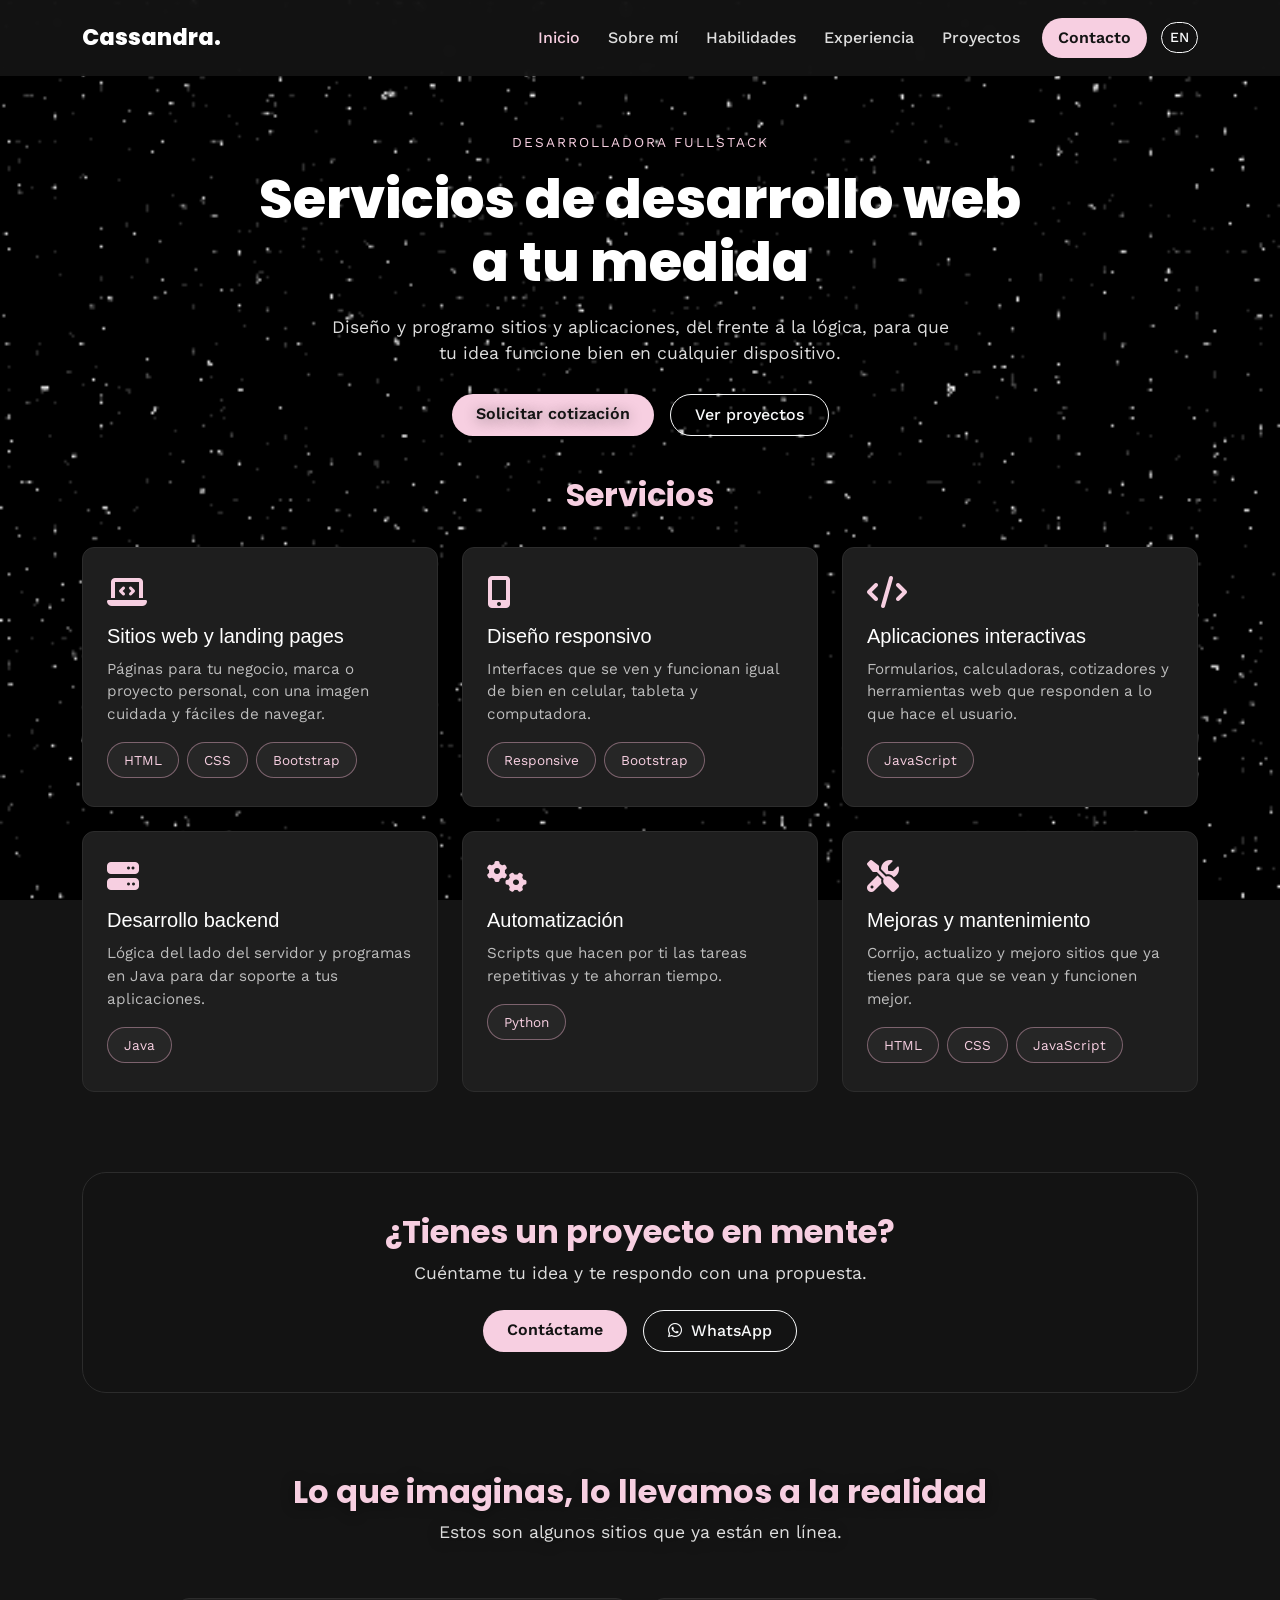
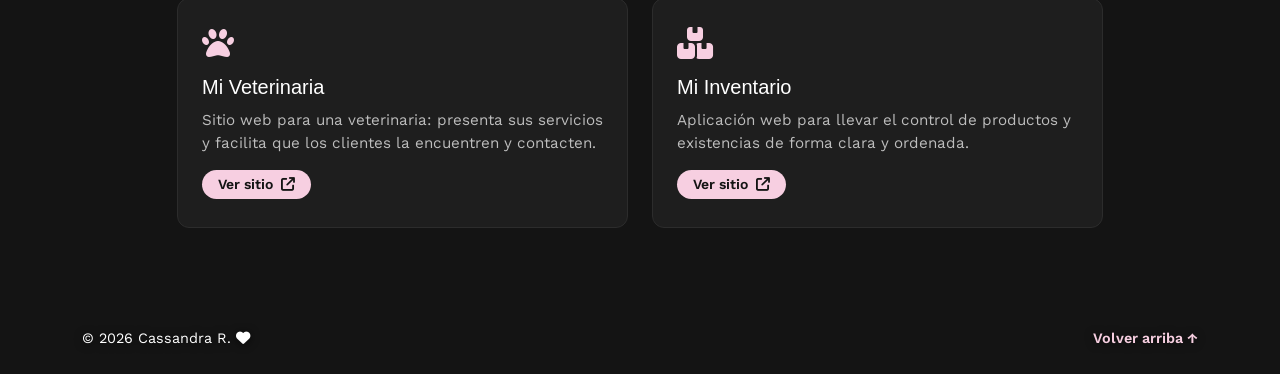
==== commit 4cb439ea: "ejemplos" ====
--- a/index.html
+++ b/index.html
@@ -19,7 +19,23 @@
     <link rel="stylesheet" href="style.css">
 </head>
 
-<body>
+<body class="home">
+
+    <!-- ===== FONDO: noche → día según el scroll ===== -->
+    <div class="sky" aria-hidden="true">
+        <div class="sky-layer sky-day"></div>
+        <div class="sky-sun"></div>
+        <div class="sky-clouds"></div>
+        <div class="sky-layer sky-dawn"></div>
+        <div class="sky-layer sky-night"></div>
+        <!-- Paisaje pixel-art: cielo.js dibuja cada capa en su canvas -->
+        <div class="sky-scene">
+            <div class="scene-layer scene-mountains"></div>
+            <div class="scene-layer scene-hills"></div>
+            <div class="scene-layer scene-meadow"></div>
+            <div class="scene-layer scene-foreground"></div>
+        </div>
+    </div>
 
     <!-- ===== NAVBAR ===== -->
     <nav class="navbar navbar-expand-lg navbar-dark fixed-top" id="mainNav">
@@ -167,6 +183,44 @@
         </div>
     </section>
 
+    <!-- ===== SITIOS CREADOS ===== -->
+    <section id="sitios" class="services-section">
+        <div class="container">
+            <h2 class="services-heading">Lo que imaginas, lo llevamos a la realidad</h2>
+            <p class="services-lead text-center">Estos son algunos sitios que ya están en línea.</p>
+
+            <div class="row g-4 mt-2 justify-content-center">
+                <div class="col-md-6 col-lg-5">
+                    <div class="service-card">
+                        <i class="fa-solid fa-paw service-icon"></i>
+                        <h5>Mi Veterinaria</h5>
+                        <p>Sitio web para una veterinaria: presenta sus servicios y facilita que los clientes la
+                            encuentren y contacten.</p>
+                        <div class="d-flex flex-wrap align-items-center gap-2">
+                            <a href="https://miveterinaria.space/" target="_blank" rel="noopener noreferrer"
+                                class="btn btn-pink btn-sm px-3">Ver sitio <i
+                                    class="fa-solid fa-arrow-up-right-from-square ms-1"></i></a>
+                        </div>
+                    </div>
+                </div>
+
+                <div class="col-md-6 col-lg-5">
+                    <div class="service-card">
+                        <i class="fa-solid fa-boxes-stacked service-icon"></i>
+                        <h5>Mi Inventario</h5>
+                        <p>Aplicación web para llevar el control de productos y existencias de forma clara y
+                            ordenada.</p>
+                        <div class="d-flex flex-wrap align-items-center gap-2">
+                            <a href="https://mi-inventario.space/" target="_blank" rel="noopener noreferrer"
+                                class="btn btn-pink btn-sm px-3">Ver sitio <i
+                                    class="fa-solid fa-arrow-up-right-from-square ms-1"></i></a>
+                        </div>
+                    </div>
+                </div>
+            </div>
+        </div>
+    </section>
+
     <!-- ===== FOOTER ===== -->
     <footer class="footer">
         <div class="container d-flex flex-wrap justify-content-between align-items-center">
@@ -176,6 +230,7 @@
     </footer>
 
     <script src="https://cdnjs.cloudflare.com/ajax/libs/bootstrap/5.3.3/js/bootstrap.bundle.min.js"></script>
+    <script src="cielo.js"></script>
 </body>
 
 </html>
--- a/style.css
+++ b/style.css
@@ -356,4 +356,138 @@
 
 .back-top:hover {
     color: var(--blanco);
-}+}
+
+/* ========================================= Inicio: cielo que cambia con el scroll ========================================= */
+/* Solo afecta a index.html (body.home); el resto de páginas conserva su fondo. */
+body.home {
+    background: transparent;
+}
+
+.sky {
+    position: fixed;
+    inset: 0;
+    z-index: -1;
+    overflow: hidden;
+    pointer-events: none;
+    --night: 1;
+    --dawn: 1;
+    --clouds: 0;
+    --sun-y: 120vh;
+    --y-mountains: 105%;
+    --y-hills: 105%;
+    --y-meadow: 105%;
+    --y-foreground: 105%;
+    --cloud-x: 0px;
+}
+
+.sky-layer {
+    position: absolute;
+    inset: 0;
+}
+
+/* Día: base siempre opaca */
+.sky-day {
+    background: linear-gradient(180deg, #1560c0 0%, #2b8fe0 40%, #6fcaf0 75%, #bdeff8 100%);
+}
+
+/* Amanecer: se ve mientras las estrellas se apagan */
+.sky-dawn {
+    background: linear-gradient(180deg, #1b1740 0%, #5b3a7a 32%, #d9628a 62%, #ff9f5a 85%, #ffd27a 100%);
+    opacity: var(--dawn);
+}
+
+/* Noche: negro con estrellas (el GIF de siempre) */
+.sky-night {
+    background: var(--negro) url('pictures/02-34-11-741_512.gif') center center / cover no-repeat;
+    opacity: var(--night);
+}
+
+.sky-sun {
+    position: absolute;
+    top: 0;
+    left: 74%;
+    width: 110px;
+    height: 110px;
+    margin-left: -55px;
+    transform: translateY(var(--sun-y));
+    will-change: transform;
+}
+
+/* Resplandor detrás del sol (así los píxeles transparentes del borde no dejan un aro azul) */
+.sky-sun::before {
+    content: "";
+    position: absolute;
+    inset: -80%;
+    border-radius: 50%;
+    background: radial-gradient(circle, rgba(255, 214, 90, .75) 0%, rgba(255, 190, 70, .35) 26%, rgba(255, 180, 60, 0) 62%);
+}
+
+.sky-sun canvas {
+    position: relative;
+    display: block;
+    width: 100%;
+    height: 100%;
+    image-rendering: pixelated;
+}
+
+.sky-clouds {
+    position: absolute;
+    inset: 0;
+    opacity: var(--clouds);
+    transform: translateX(var(--cloud-x));
+}
+
+.cloud-px {
+    position: absolute;
+    height: auto;
+    image-rendering: pixelated;
+}
+
+/* Paisaje pixel-art: cada capa sube a su ritmo con el scroll */
+.sky-scene {
+    position: absolute;
+    left: 0;
+    bottom: 0;
+    width: 100%;
+    height: max(42vh, min(45.8vw, 68vh));
+}
+
+.scene-layer {
+    position: absolute;
+    inset: 0;
+    will-change: transform;
+}
+
+.scene-layer canvas {
+    display: block;
+    width: 100%;
+    height: 100%;
+    object-fit: cover;
+    object-position: center bottom;
+    image-rendering: pixelated;
+}
+
+.scene-mountains { transform: translateY(var(--y-mountains)); }
+.scene-hills { transform: translateY(var(--y-hills)); }
+.scene-meadow { transform: translateY(var(--y-meadow)); }
+.scene-foreground { transform: translateY(var(--y-foreground)); }
+
+/* Legibilidad del texto que queda directo sobre el cielo */
+body.home .hero-section,
+body.home .services-section > .container > .services-heading,
+body.home .services-section > .container > .services-lead {
+    text-shadow: 0 2px 14px rgba(0, 0, 0, .45);
+}
+
+body.home .services-cta {
+    text-shadow: none;
+}
+
+/* Footer transparente para que se vea el pasto detrás */
+body.home .footer {
+    background-color: transparent;
+    color: #fff;
+    text-shadow: 0 1px 8px rgba(0, 0, 0, .7);
+    padding-top: 60px;
+}
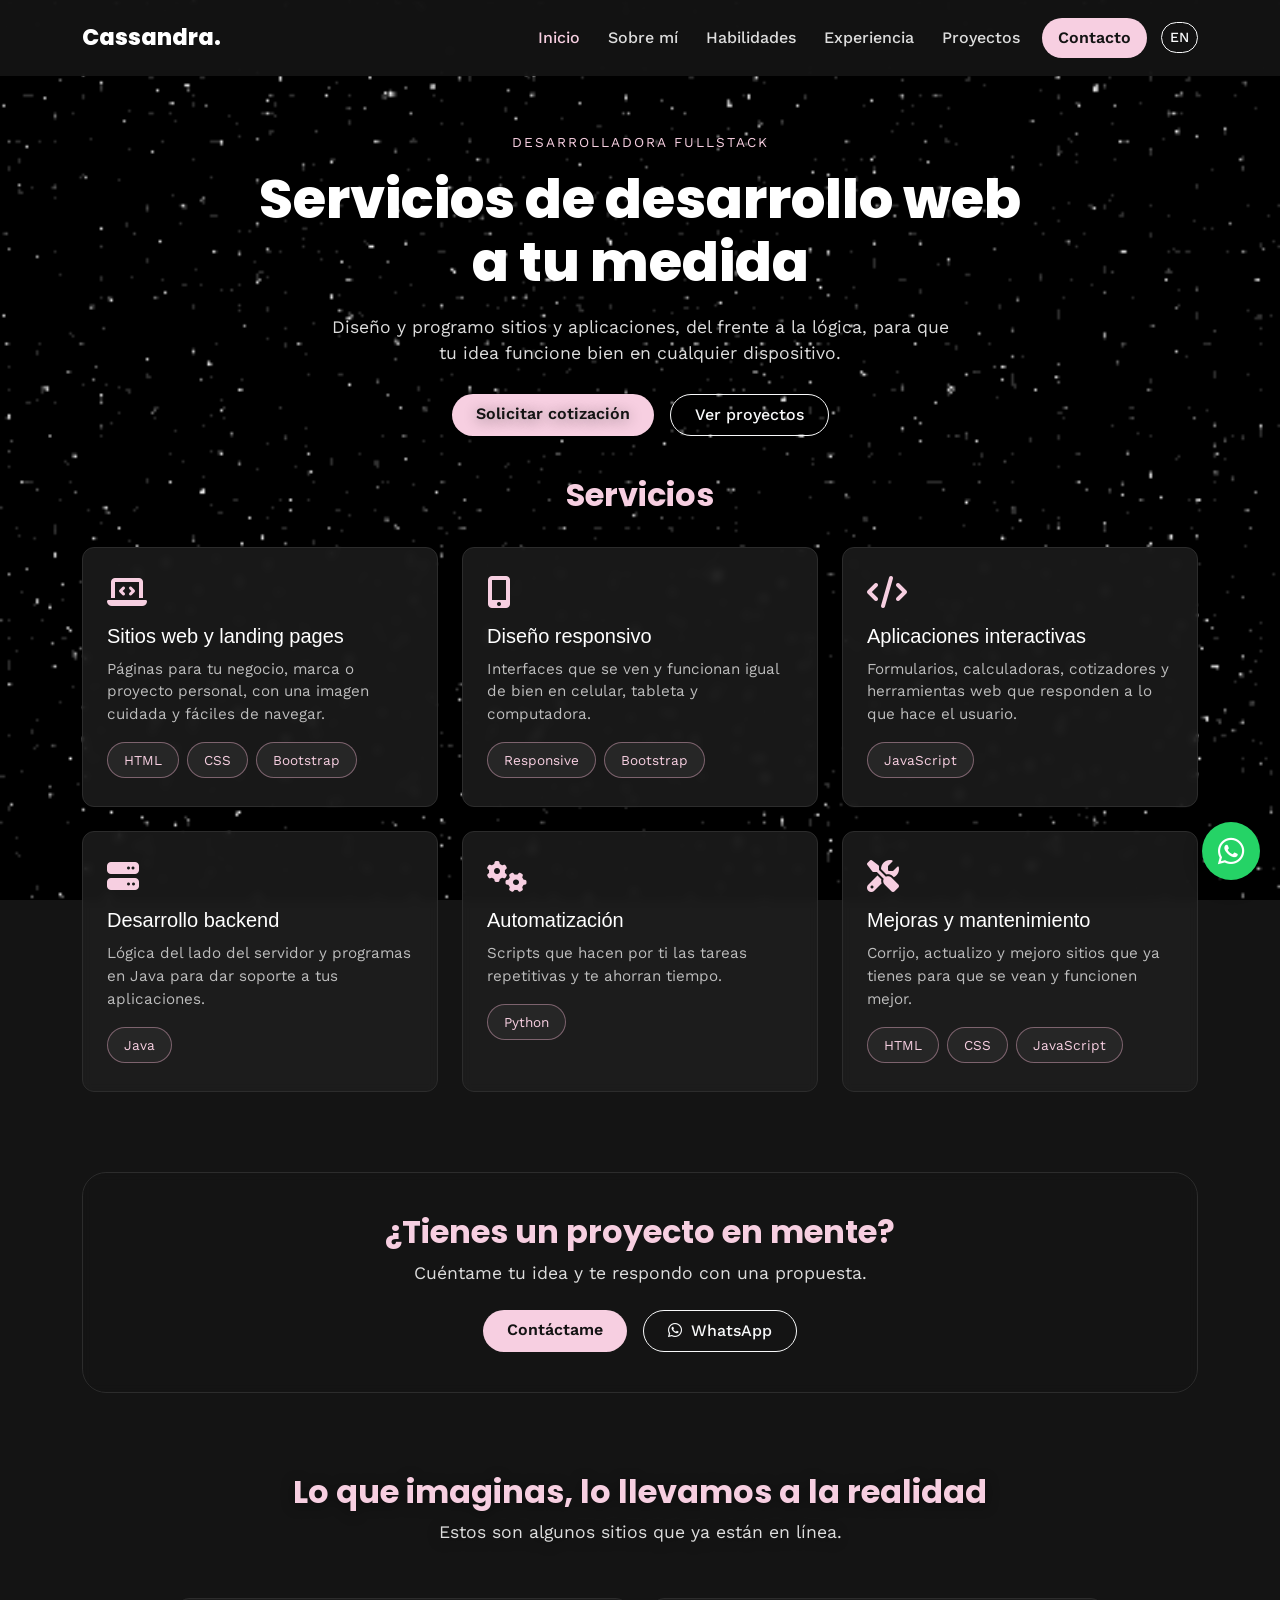
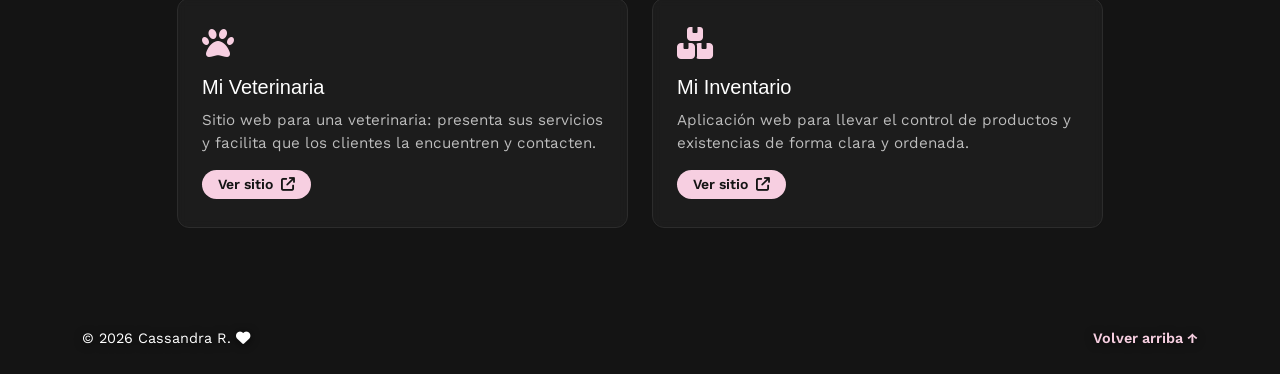
==== commit 6f557beb: "deja tu mensaje" ====
--- a/index.html
+++ b/index.html
@@ -229,6 +229,10 @@
         </div>
     </footer>
 
+    <!-- Botón flotante de WhatsApp -->
+    <a href="https://wa.link/4cwuzs" class="whatsapp-float" target="_blank" rel="noopener noreferrer"
+        aria-label="Escríbeme por WhatsApp"><i class="fa-brands fa-whatsapp"></i></a>
+
     <script src="https://cdnjs.cloudflare.com/ajax/libs/bootstrap/5.3.3/js/bootstrap.bundle.min.js"></script>
     <script src="cielo.js"></script>
 </body>
--- a/style.css
+++ b/style.css
@@ -5,6 +5,7 @@
     --rosa: #f7cfe1;
     --rosa-oscuro: #e0a9c277;
     --gris-texto: #6b6b6b;
+    --rosa-barbie: #e0218a;
 }
 
 * {
@@ -256,7 +257,130 @@
 
 /******===================== contactame =================*/
 .contact-title-pink {
-    color: var(--rosa);
+    color: var(--rosa-barbie);
+    font-family: "Poppins", sans-serif;
+    font-weight: 800;
+}
+
+.contact-lead {
+    color: #555;
+    font-size: 1.05rem;
+    max-width: 560px;
+}
+
+.contact-methods {
+    display: flex;
+    flex-direction: column;
+    gap: 14px;
+}
+
+.contact-method {
+    display: flex;
+    align-items: center;
+    gap: 16px;
+    padding: 16px 20px;
+    background-color: rgba(20, 20, 20, 0.8);
+    border: 1px solid #2c2c2c;
+    border-radius: 14px;
+    color: var(--blanco);
+    text-decoration: none;
+    transition: transform .2s ease, border-color .2s ease;
+}
+
+.contact-method:hover {
+    transform: translateY(-3px);
+    border-color: var(--rosa-barbie);
+    color: var(--blanco);
+}
+
+.contact-method-icon {
+    flex-shrink: 0;
+    width: 48px;
+    height: 48px;
+    display: grid;
+    place-items: center;
+    border-radius: 50%;
+    background-color: rgba(224, 33, 138, 0.8);
+    color: var(--blanco);
+    font-size: 1.3rem;
+}
+
+.contact-method small {
+    display: block;
+    color: #aaa;
+    font-size: .8rem;
+}
+
+.contact-method strong {
+    display: block;
+    font-weight: 600;
+    word-break: break-word;
+}
+
+.contact-method-arrow {
+    margin-left: auto;
+    color: var(--rosa);
+}
+
+.contact-form-card {
+    background-color: var(--negro);
+    border-radius: 20px;
+    padding: 32px 28px;
+    color: var(--blanco);
+}
+
+.contact-form-card h3 {
+    font-family: "Poppins", sans-serif;
+    font-weight: 700;
+    color: var(--rosa);
+    margin-bottom: 4px;
+}
+
+.contact-form-card .form-label {
+    color: #ddd;
+    font-size: .9rem;
+    margin-bottom: 6px;
+}
+
+.contact-form-card .form-control {
+    background-color: var(--negro-suave);
+    border: 1px solid #333;
+    border-radius: 10px;
+    color: var(--blanco);
+    padding: 12px 14px;
+}
+
+.contact-form-card .form-control::placeholder {
+    color: #777;
+}
+
+.contact-form-card .form-control:focus {
+    border-color: var(--rosa-barbie);
+    box-shadow: 0 0 0 .2rem rgba(224, 33, 138, .25);
+}
+
+/* Botón flotante de WhatsApp */
+.whatsapp-float {
+    position: fixed;
+    right: 20px;
+    bottom: 20px;
+    z-index: 1050;
+    width: 58px;
+    height: 58px;
+    display: grid;
+    place-items: center;
+    border-radius: 50%;
+    background-color: #25d366;
+    color: #fff;
+    font-size: 1.9rem;
+    text-decoration: none;
+    box-shadow: 0 6px 18px rgba(0, 0, 0, .35);
+    transition: transform .2s ease;
+}
+
+.whatsapp-float:hover {
+    transform: scale(1.08);
+    color: #fff;
 }
 
 /******===================== cotización =================*/
@@ -302,7 +426,8 @@
 }
 
 .service-card {
-    background-color: var(--negro-suave);
+    background-color: rgba(30, 30, 30, 0.8);
+    backdrop-filter: blur(4px);
     border: 1px solid #2c2c2c;
     border-radius: 12px;
     padding: 28px 24px;
@@ -334,7 +459,8 @@
 }
 
 .services-cta {
-    background-color: rgba(20, 20, 20, 0.92);
+    background-color: rgba(20, 20, 20, 0.8);
+    backdrop-filter: blur(4px);
     border: 1px solid #2c2c2c;
     border-radius: 24px;
     padding: 40px 24px;
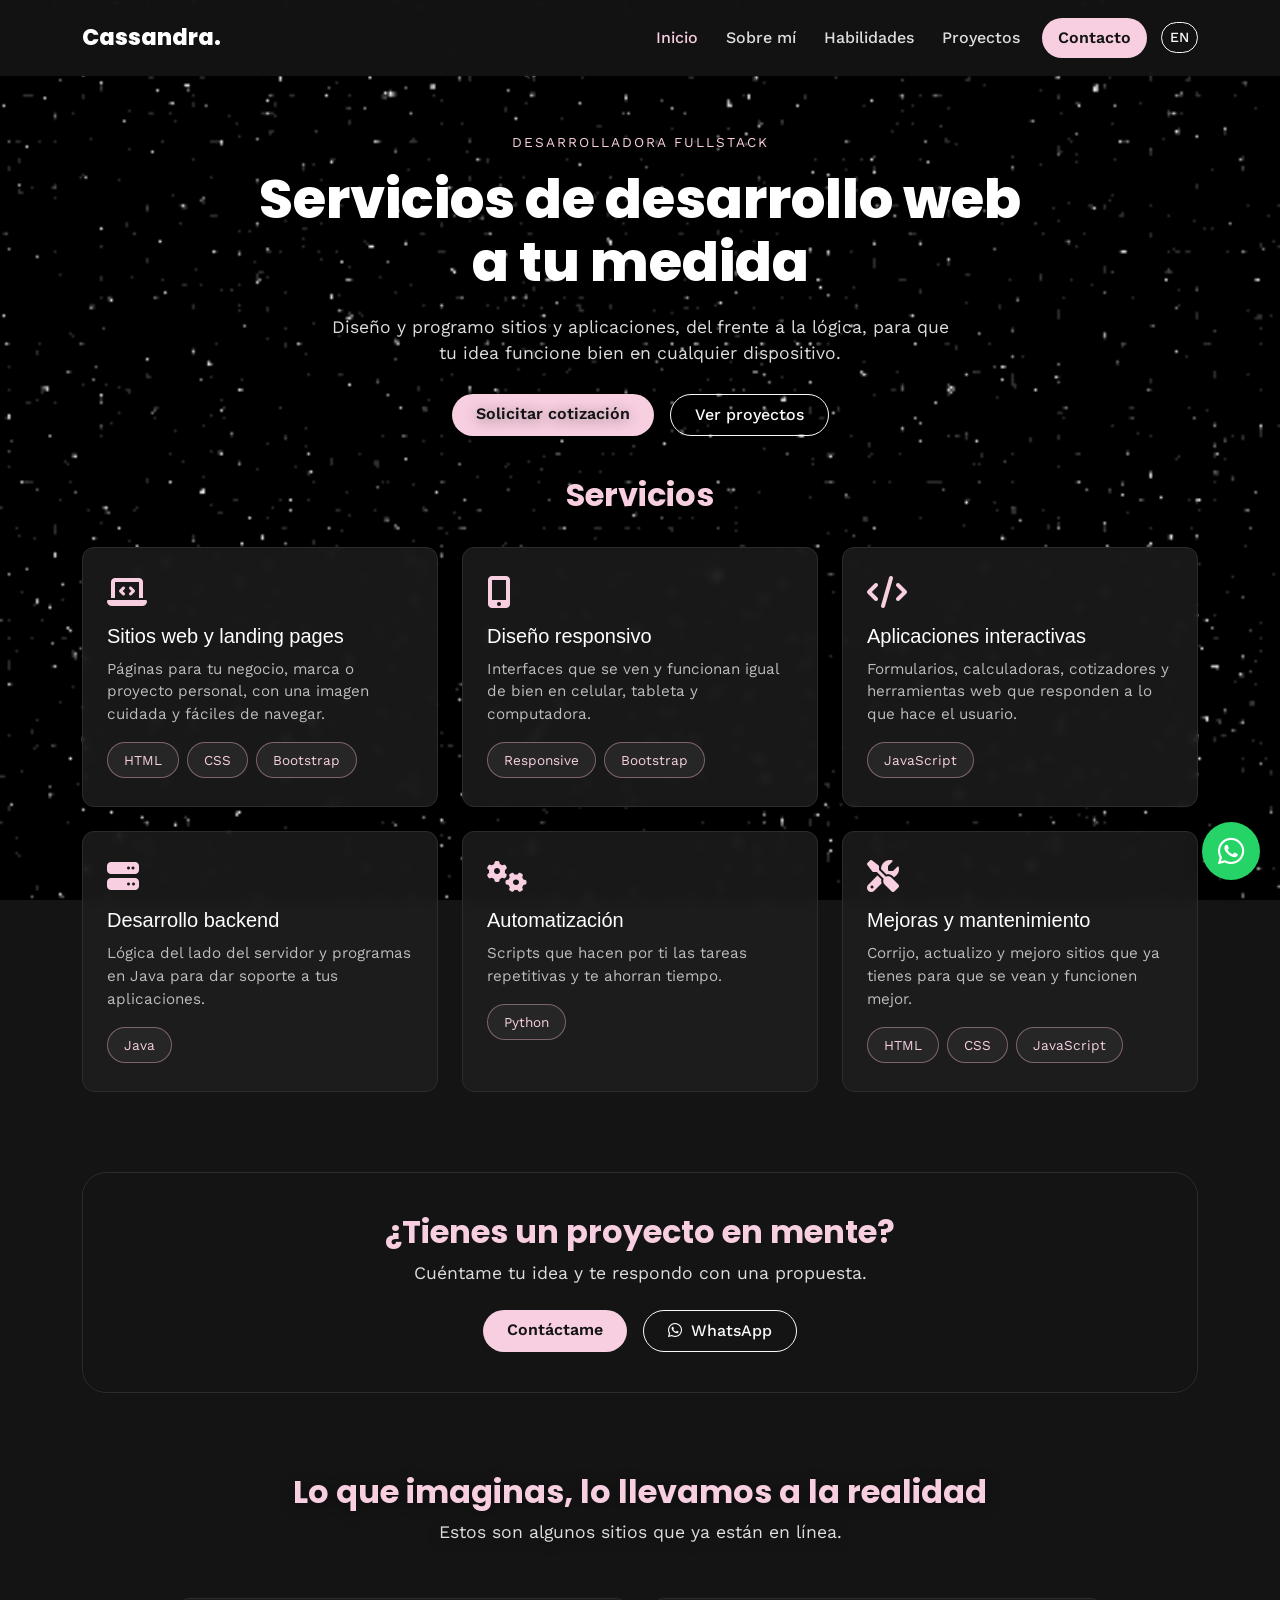
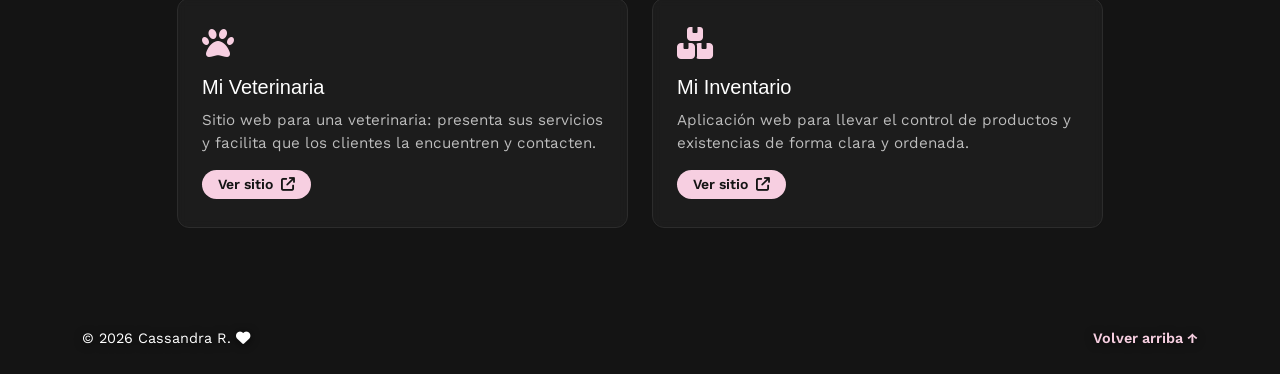
==== commit d9d55fe0: "corrigiendo index" ====
--- a/index.html
+++ b/index.html
@@ -52,8 +52,6 @@
                     </li>
                     <li class="nav-item"><a class="nav-link" data-i18n="nav.habilidades"
                             href="sobre-mi.html#habilidades">Habilidades</a></li>
-                    <li class="nav-item"><a class="nav-link" data-i18n="nav.experiencia"
-                            href="building.html">Experiencia</a></li>
                     <li class="nav-item"><a class="nav-link" data-i18n="nav.proyectos"
                             href="sobre-mi.html#proyectos">Proyectos</a>
                     </li>
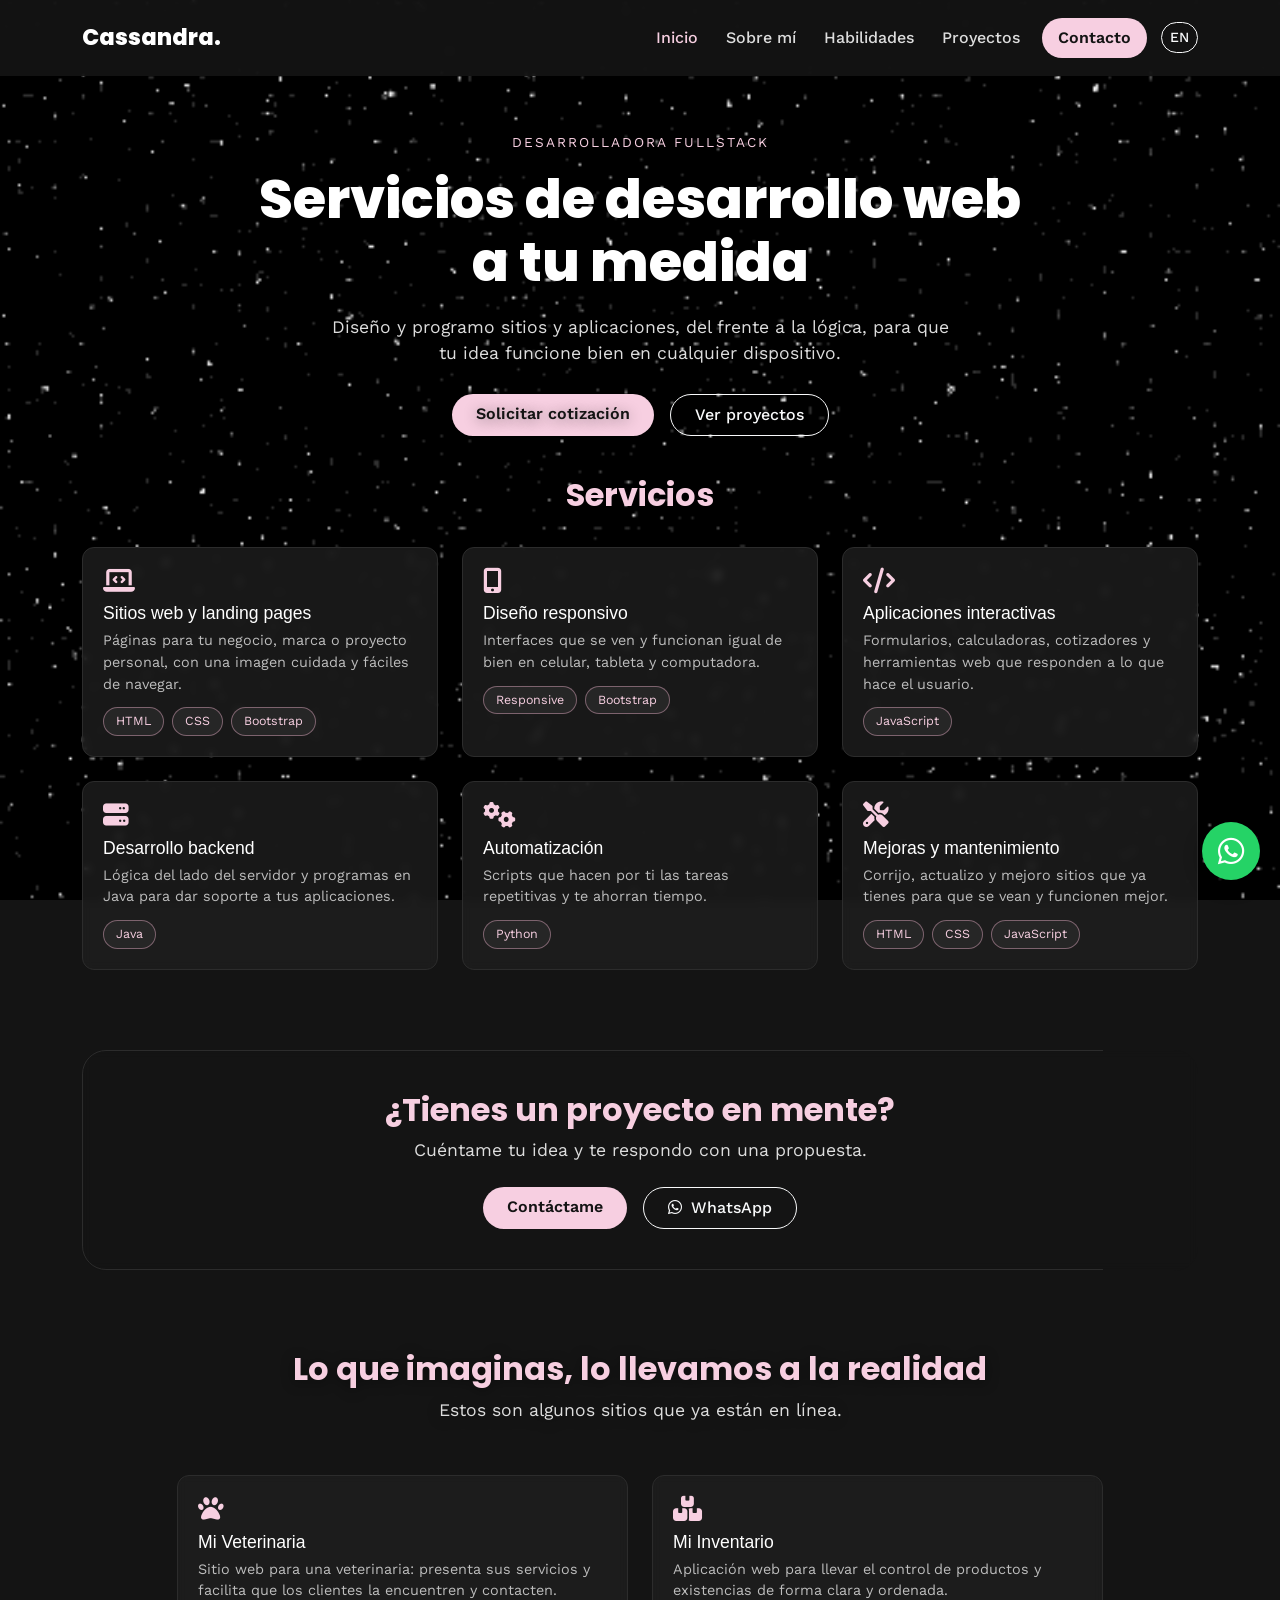
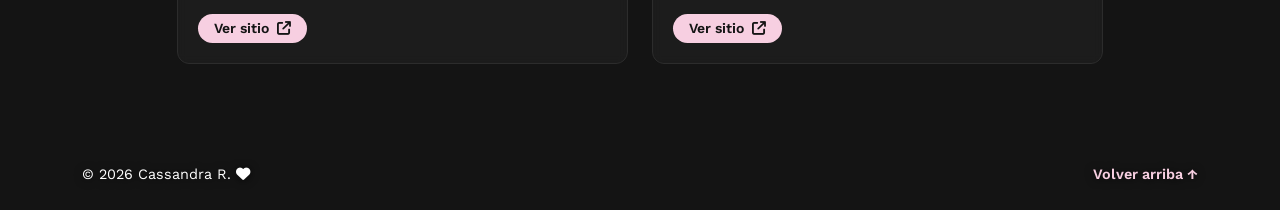
==== commit baf5796a: "traducción" ====
--- a/index.html
+++ b/index.html
@@ -58,7 +58,7 @@
                     <li class="nav-item"><a class="nav-link btn btn-pink btn-sm ms-lg-2 px-3" data-i18n="nav.contacto"
                             href="sobre-mi.html#contactame">Contacto</a></li>
                     <li class="nav-item">
-                        <a id="langToggle" href="building.html" role="button"
+                        <a id="langToggle" href="#" role="button"
                             class="btn btn-outline-light btn-sm ms-lg-2"
                             aria-label="Cambiar idioma / Switch language">EN</a>
                     </li>
@@ -232,6 +232,7 @@
         aria-label="Escríbeme por WhatsApp"><i class="fa-brands fa-whatsapp"></i></a>
 
     <script src="https://cdnjs.cloudflare.com/ajax/libs/bootstrap/5.3.3/js/bootstrap.bundle.min.js"></script>
+    <script src="idioma.js"></script>
     <script src="cielo.js"></script>
 </body>
 
--- a/style.css
+++ b/style.css
@@ -167,6 +167,55 @@
     font-size: 1.15rem;
     letter-spacing: .5px;
     color: var(--negro);
+}
+
+/* Banner TryTo: se recorta el margen vacío de abajo de la imagen */
+.about-banner {
+    display: block;
+    width: 260px;
+    max-width: 100%;
+    aspect-ratio: 4 / 1;
+    object-fit: cover;
+    object-position: left top;
+    border-radius: 8px;
+    transition: transform .2s ease;
+}
+
+.about-banner:hover {
+    transform: translateY(-2px);
+}
+
+.about-social-text {
+    color: var(--negro);
+    font-weight: 500;
+    margin: 12px 0 8px;
+}
+
+.social-btn {
+    display: inline-flex;
+    align-items: center;
+    gap: 6px;
+    padding: 6px 14px;
+    border-radius: 30px;
+    color: var(--blanco);
+    font-size: .88rem;
+    font-weight: 600;
+    text-decoration: none;
+    transition: transform .2s ease, opacity .2s ease;
+}
+
+.social-btn:hover {
+    color: var(--blanco);
+    transform: translateY(-2px);
+    opacity: .9;
+}
+
+.social-fb {
+    background-color: #1877f2;
+}
+
+.social-ig {
+    background: linear-gradient(45deg, #f58529, #dd2a7b, #8134af);
 }
 
 /******===================== habilidades =================*/
@@ -430,7 +479,7 @@
     backdrop-filter: blur(4px);
     border: 1px solid #2c2c2c;
     border-radius: 12px;
-    padding: 28px 24px;
+    padding: 20px 20px;
     height: 100%;
     transition: transform .25s ease, border-color .25s ease;
 }
@@ -442,20 +491,27 @@
 
 .service-icon {
     color: var(--rosa);
-    font-size: 2rem;
-    margin-bottom: 16px;
+    font-size: 1.6rem;
+    margin-bottom: 10px;
 }
 
 .service-card h5 {
     font-family: "Poppins", sans-serif;
     color: var(--blanco);
-    margin-bottom: 10px;
+    font-size: 1.1rem;
+    margin-bottom: 6px;
 }
 
 .service-card p {
     color: #bdbdbd;
-    font-size: .95rem;
-    margin-bottom: 16px;
+    font-size: .9rem;
+    margin-bottom: 12px;
+}
+
+/* Etiquetas un poco más pequeñas dentro de las tarjetas del inicio */
+.service-card .tag-pill {
+    padding: 4px 12px;
+    font-size: .78rem;
 }
 
 .services-cta {
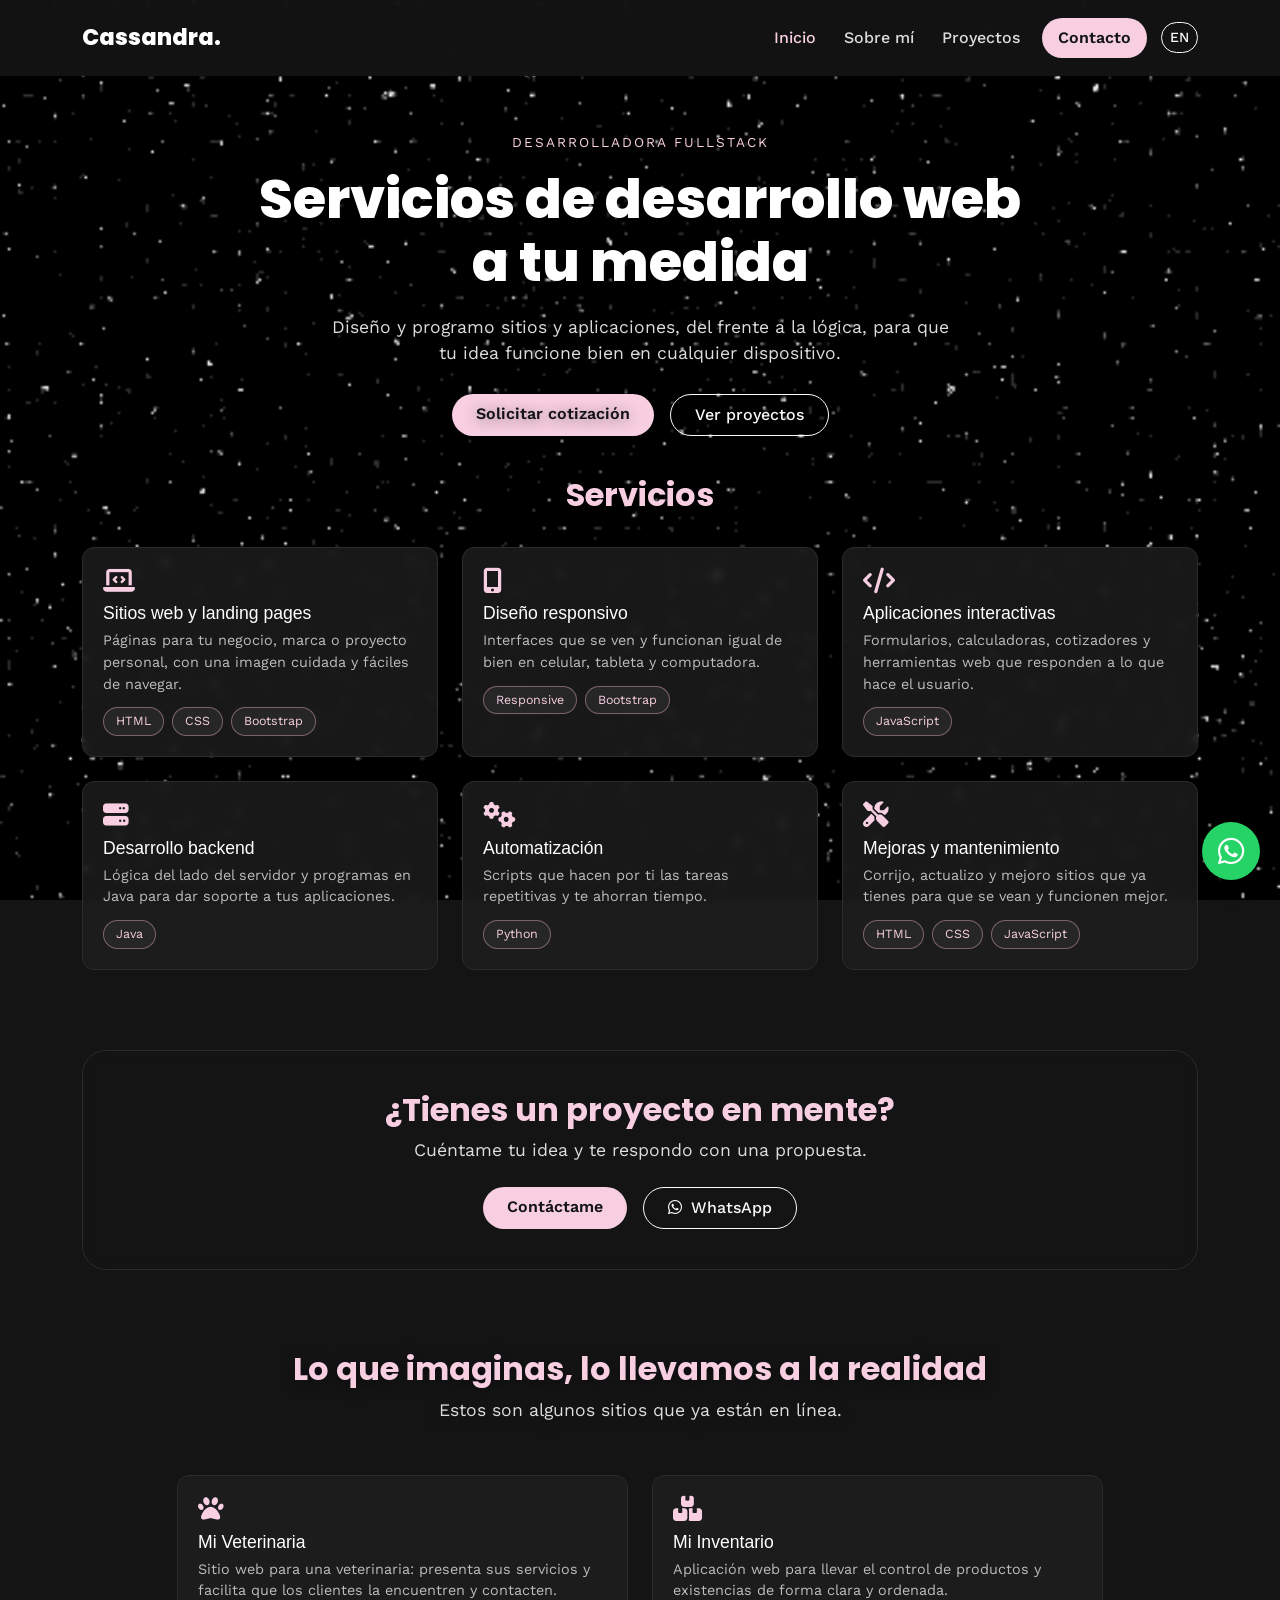
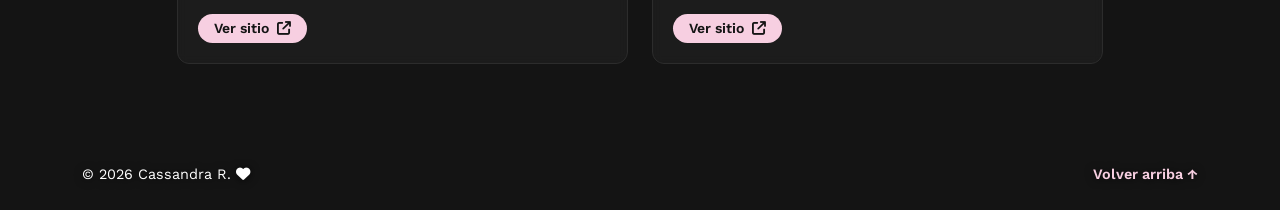
==== commit 8443b9e2: "añadir proyectos a segunda pagina" ====
--- a/index.html
+++ b/index.html
@@ -50,8 +50,6 @@
                             href="index.html">Inicio</a></li>
                     <li class="nav-item"><a class="nav-link" data-i18n="nav.sobreMi" href="sobre-mi.html">Sobre mí</a>
                     </li>
-                    <li class="nav-item"><a class="nav-link" data-i18n="nav.habilidades"
-                            href="sobre-mi.html#habilidades">Habilidades</a></li>
                     <li class="nav-item"><a class="nav-link" data-i18n="nav.proyectos"
                             href="sobre-mi.html#proyectos">Proyectos</a>
                     </li>
--- a/style.css
+++ b/style.css
@@ -234,12 +234,15 @@
 
 
 .project-card {
-    background-color: var(--negro-suave);
-    border-radius: 6px;
+    background-color: rgba(30, 30, 30, 0.8);
+    backdrop-filter: blur(4px);
+    border-radius: 12px;
     overflow: hidden;
     border: 1px solid #2c2c2c;
     transition: transform .25s ease, border-color .25s ease;
     height: 100%;
+    display: flex;
+    flex-direction: column;
 }
 
 /*******======= proyectos ==============*/
@@ -248,17 +251,36 @@
     border-color: var(--rosa);
 }
 
-.project-card img {
-    width: 40%;
-    display: block;
-    margin: 16px auto 0;
+/* Misma altura de imagen en todas las tarjetas */
+.project-thumb {
+    height: 150px;
+    display: flex;
+    align-items: center;
+    justify-content: center;
+    background-color: var(--negro);
+    border-bottom: 1px solid #2c2c2c;
+}
+
+.project-thumb img {
+    max-width: 60%;
+    max-height: 120px;
+    object-fit: contain;
+}
+
+.project-thumb-icon {
+    font-size: 3.5rem;
+    color: var(--rosa);
 }
 
 .project-body {
-    padding: 16px;
+    padding: 18px;
+    flex-grow: 1;
+    display: flex;
+    flex-direction: column;
 }
 
 .project-body h5 {
+    font-family: "Poppins", sans-serif;
     color: var(--rosa);
     margin-bottom: 8px;
 }
@@ -266,8 +288,12 @@
 .project-body p {
     color: #bdbdbd;
     font-size: .9rem;
-    margin: 0 0 8px;
-    text-align: justify;
+    margin: 0 0 12px;
+}
+
+.project-body .tag-pill {
+    padding: 4px 12px;
+    font-size: .78rem;
 }
 
 /* ======= Habilidades ========================================= */
